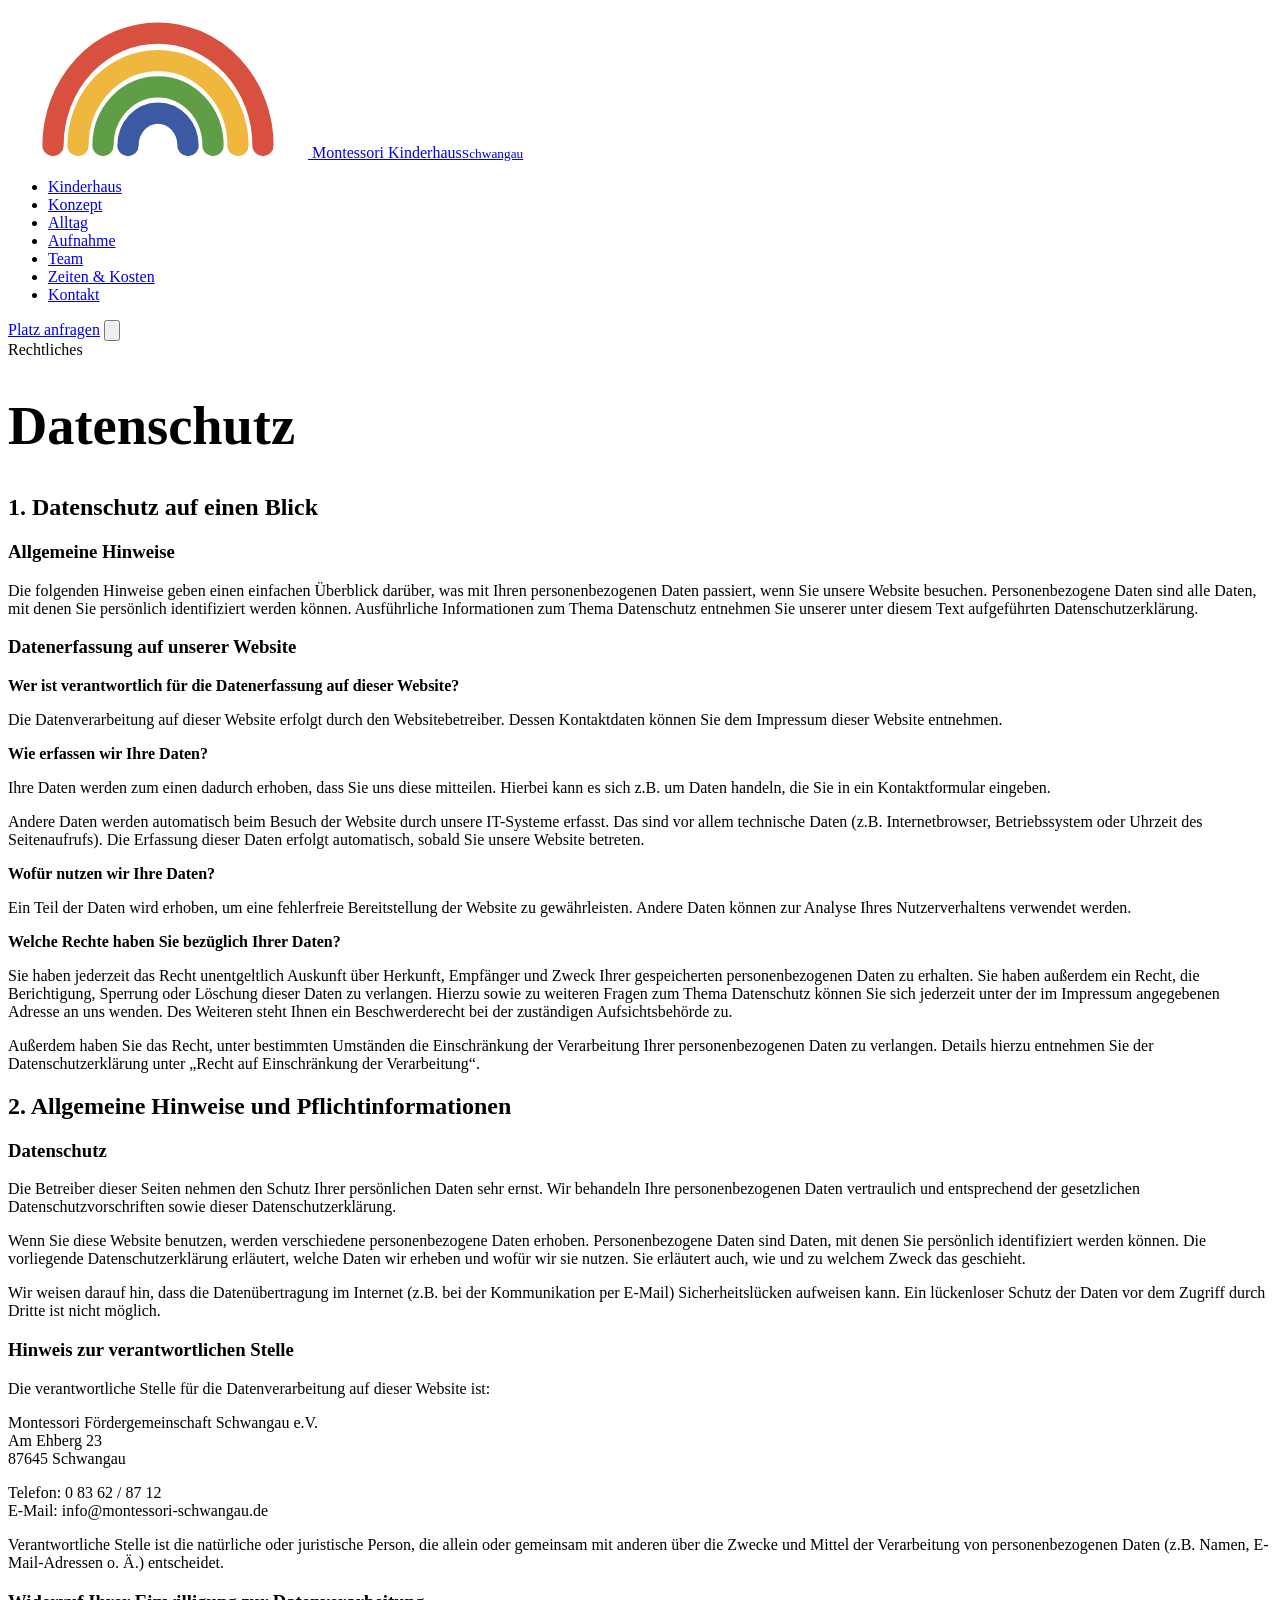
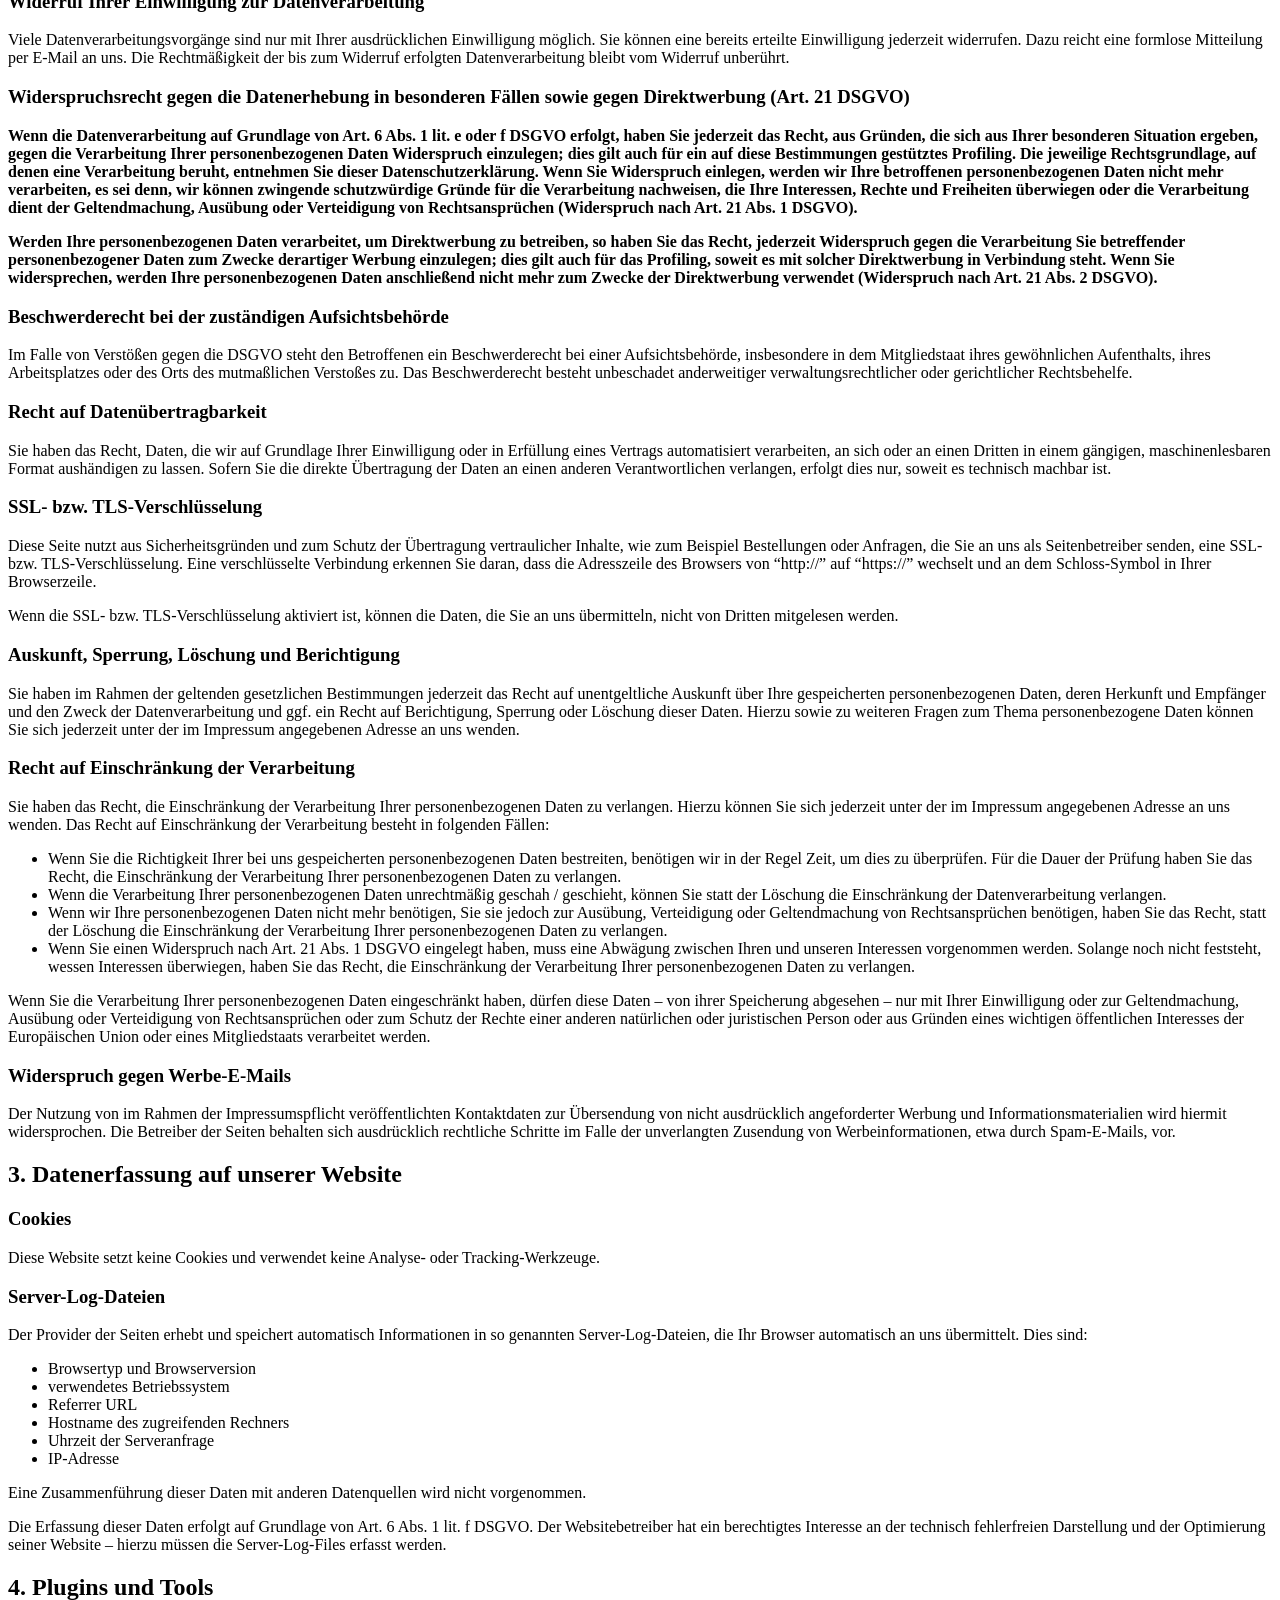
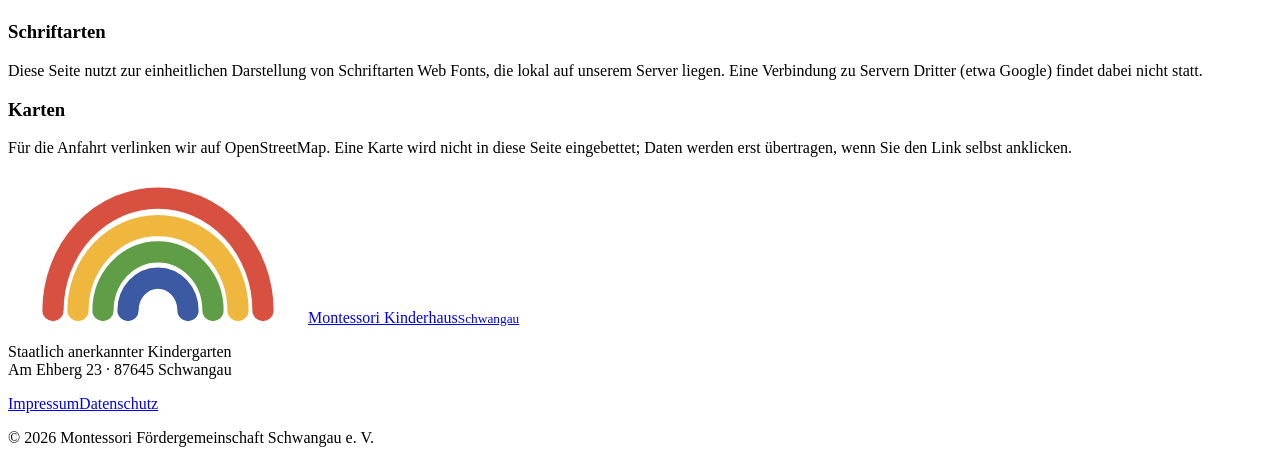
==== docs/datenschutz.html @ 3f595fb2 "Neue Website: Startseite, Impressum, Datenschutz Redesign der Seite des Montessori Kinderhauses: ruh" ====
<!doctype html>
<html lang="de">
<head>
<meta charset="utf-8">
<meta name="viewport" content="width=device-width, initial-scale=1">
<title>Datenschutz · Montessori Kinderhaus Schwangau</title>
<meta name="description" content="Staatlich anerkannter Montessori-Kindergarten in Schwangau: eine Gruppe, bis zu 25 Kinder von 3 bis 6 Jahren, getragen von einer Elterninitiative.">
<meta name="theme-color" content="#fbf8f2">
<link rel="icon" href="assets/favicon.svg" type="image/svg+xml">
<meta name="robots" content="noindex">
<link rel="preload" href="assets/fonts/fraunces.woff2" as="font" type="font/woff2" crossorigin>
<link rel="stylesheet" href="assets/style.css">
</head>
<body>

<svg width="0" height="0" style="position:absolute" aria-hidden="true">
  <symbol id="logo" viewBox="0 0 100 60">
    <g fill="none" stroke-linecap="round" stroke-width="8.5">
      <path d="M8 55 A42 45 0 0 1 92 55" stroke="#d8503f"/>
      <path d="M18 55 A32 34 0 0 1 82 55" stroke="#f0b73e"/>
      <path d="M28 55 A22 23.5 0 0 1 72 55" stroke="#5f9e46"/>
      <path d="M38 55 A12 13 0 0 1 62 55" stroke="#3b5aa3"/>
    </g>
  </symbol>
</svg>

<header class="nav" id="nav">
  <div class="wrap">
    <a class="brand" href="index.html#top" aria-label="Montessori Kinderhaus Schwangau, zum Seitenanfang">
      <svg aria-hidden="true"><use href="#logo"/></svg>
      <span>Montessori Kinderhaus<small>Schwangau</small></span>
    </a>
    <ul id="menu">
      <li><a href="index.html#kinderhaus">Kinderhaus</a></li>
      <li><a href="index.html#konzept">Konzept</a></li>
      <li><a href="index.html#alltag">Alltag</a></li>
      <li><a href="index.html#aufnahme">Aufnahme</a></li>
      <li><a href="index.html#team">Team</a></li>
      <li><a href="index.html#zeiten">Zeiten &amp; Kosten</a></li>
      <li><a href="index.html#kontakt">Kontakt</a></li>
    </ul>
    <a class="cta-small" href="index.html#aufnahme">Platz anfragen</a>
    <button class="menu-btn" id="menu-btn" aria-label="Menü öffnen" aria-expanded="false" aria-controls="menu">
      <svg viewBox="0 0 24 24" fill="none" stroke="currentColor" stroke-width="2" stroke-linecap="round"><path d="M4 8h16M4 16h16"/></svg>
    </button>
  </div>
</header>

<main class="legal">
<span class="eyebrow">Rechtliches</span>
<h1 style="font-size:clamp(2.2rem,5vw,3.4rem)">Datenschutz</h1>
<h2>1. Datenschutz auf einen Blick</h2>
<h3>Allgemeine Hinweise</h3>
<p>Die folgenden Hinweise geben einen einfachen Überblick darüber, was mit Ihren personenbezogenen Daten passiert, wenn Sie unsere Website besuchen. Personenbezogene Daten sind alle Daten, mit denen Sie persönlich identifiziert werden können. Ausführliche Informationen zum Thema Datenschutz entnehmen Sie unserer unter diesem Text aufgeführten Datenschutzerklärung.</p>
<h3>Datenerfassung auf unserer Website</h3>
<p><strong>Wer ist verantwortlich für die Datenerfassung auf dieser Website?</strong></p>
<p>Die Datenverarbeitung auf dieser Website erfolgt durch den Websitebetreiber. Dessen Kontaktdaten können Sie dem Impressum dieser Website entnehmen.</p>
<p><strong>Wie erfassen wir Ihre Daten?</strong></p>
<p>Ihre Daten werden zum einen dadurch erhoben, dass Sie uns diese mitteilen. Hierbei kann es sich z.B. um Daten handeln, die Sie in ein Kontaktformular eingeben.</p>
<p>Andere Daten werden automatisch beim Besuch der Website durch unsere IT-Systeme erfasst. Das sind vor allem technische Daten (z.B. Internetbrowser, Betriebssystem oder Uhrzeit des Seitenaufrufs). Die Erfassung dieser Daten erfolgt automatisch, sobald Sie unsere Website betreten.</p>
<p><strong>Wofür nutzen wir Ihre Daten?</strong></p>
<p>Ein Teil der Daten wird erhoben, um eine fehlerfreie Bereitstellung der Website zu gewährleisten. Andere Daten können zur Analyse Ihres Nutzerverhaltens verwendet werden.</p>
<p><strong>Welche Rechte haben Sie bezüglich Ihrer Daten?</strong></p>
<p>Sie haben jederzeit das Recht unentgeltlich Auskunft über Herkunft, Empfänger und Zweck Ihrer gespeicherten personenbezogenen Daten zu erhalten. Sie haben außerdem ein Recht, die Berichtigung, Sperrung oder Löschung dieser Daten zu verlangen. Hierzu sowie zu weiteren Fragen zum Thema Datenschutz können Sie sich jederzeit unter der im Impressum angegebenen Adresse an uns wenden. Des Weiteren steht Ihnen ein Beschwerderecht bei der zuständigen Aufsichtsbehörde zu.</p>
<p>Außerdem haben Sie das Recht, unter bestimmten Umständen die Einschränkung der Verarbeitung Ihrer personenbezogenen Daten zu verlangen. Details hierzu entnehmen Sie der Datenschutzerklärung unter „Recht auf Einschränkung der Verarbeitung“.</p>
<h2>2. Allgemeine Hinweise und Pflichtinformationen</h2>
<h3>Datenschutz</h3>
<p>Die Betreiber dieser Seiten nehmen den Schutz Ihrer persönlichen Daten sehr ernst. Wir behandeln Ihre personenbezogenen Daten vertraulich und entsprechend der gesetzlichen Datenschutzvorschriften sowie dieser Datenschutzerklärung.</p>
<p>Wenn Sie diese Website benutzen, werden verschiedene personenbezogene Daten erhoben. Personenbezogene Daten sind Daten, mit denen Sie persönlich identifiziert werden können. Die vorliegende Datenschutzerklärung erläutert, welche Daten wir erheben und wofür wir sie nutzen. Sie erläutert auch, wie und zu welchem Zweck das geschieht.</p>
<p>Wir weisen darauf hin, dass die Datenübertragung im Internet (z.B. bei der Kommunikation per E-Mail) Sicherheitslücken aufweisen kann. Ein lückenloser Schutz der Daten vor dem Zugriff durch Dritte ist nicht möglich.</p>
<h3>Hinweis zur verantwortlichen Stelle</h3>
<p>Die verantwortliche Stelle für die Datenverarbeitung auf dieser Website ist:</p>
<p>Montessori Fördergemeinschaft Schwangau e.V.<br> Am Ehberg 23<br> 87645 Schwangau</p>
<p>Telefon: 0 83 62 / 87 12<br> E-Mail: info@montessori-schwangau.de</p>
<p>Verantwortliche Stelle ist die natürliche oder juristische Person, die allein oder gemeinsam mit anderen über die Zwecke und Mittel der Verarbeitung von personenbezogenen Daten (z.B. Namen, E-Mail-Adressen o. Ä.) entscheidet.</p>
<h3>Widerruf Ihrer Einwilligung zur Datenverarbeitung</h3>
<p>Viele Datenverarbeitungsvorgänge sind nur mit Ihrer ausdrücklichen Einwilligung möglich. Sie können eine bereits erteilte Einwilligung jederzeit widerrufen. Dazu reicht eine formlose Mitteilung per E-Mail an uns. Die Rechtmäßigkeit der bis zum Widerruf erfolgten Datenverarbeitung bleibt vom Widerruf unberührt.</p>
<h3>Widerspruchsrecht gegen die Datenerhebung in besonderen Fällen sowie gegen Direktwerbung (Art. 21 DSGVO)</h3>
<p><strong>Wenn die Datenverarbeitung auf Grundlage von Art. 6 Abs. 1 lit. e oder f DSGVO erfolgt, haben Sie jederzeit das Recht, aus Gründen, die sich aus Ihrer besonderen Situation ergeben, gegen die Verarbeitung Ihrer personenbezogenen Daten Widerspruch einzulegen; dies gilt auch für ein auf diese Bestimmungen gestütztes Profiling. Die jeweilige Rechtsgrundlage, auf denen eine Verarbeitung beruht, entnehmen Sie dieser Datenschutzerklärung. Wenn Sie Widerspruch einlegen, werden wir Ihre betroffenen personenbezogenen Daten nicht mehr verarbeiten, es sei denn, wir können zwingende schutzwürdige Gründe für die Verarbeitung nachweisen, die Ihre Interessen, Rechte und Freiheiten überwiegen oder die Verarbeitung dient der Geltendmachung, Ausübung oder Verteidigung von Rechtsansprüchen (Widerspruch nach Art. 21 Abs. 1 DSGVO).</strong></p>
<p><strong>Werden Ihre personenbezogenen Daten verarbeitet, um Direktwerbung zu betreiben, so haben Sie das Recht, jederzeit Widerspruch gegen die Verarbeitung Sie betreffender personenbezogener Daten zum Zwecke derartiger Werbung einzulegen; dies gilt auch für das Profiling, soweit es mit solcher Direktwerbung in Verbindung steht. Wenn Sie widersprechen, werden Ihre personenbezogenen Daten anschließend nicht mehr zum Zwecke der Direktwerbung verwendet (Widerspruch nach Art. 21 Abs. 2 DSGVO).</strong></p>
<h3>Beschwerderecht bei der zuständigen Aufsichtsbehörde</h3>
<p>Im Falle von Verstößen gegen die DSGVO steht den Betroffenen ein Beschwerderecht bei einer Aufsichtsbehörde, insbesondere in dem Mitgliedstaat ihres gewöhnlichen Aufenthalts, ihres Arbeitsplatzes oder des Orts des mutmaßlichen Verstoßes zu. Das Beschwerderecht besteht unbeschadet anderweitiger verwaltungsrechtlicher oder gerichtlicher Rechtsbehelfe.</p>
<h3>Recht auf Datenübertragbarkeit</h3>
<p>Sie haben das Recht, Daten, die wir auf Grundlage Ihrer Einwilligung oder in Erfüllung eines Vertrags automatisiert verarbeiten, an sich oder an einen Dritten in einem gängigen, maschinenlesbaren Format aushändigen zu lassen. Sofern Sie die direkte Übertragung der Daten an einen anderen Verantwortlichen verlangen, erfolgt dies nur, soweit es technisch machbar ist.</p>
<h3>SSL- bzw. TLS-Verschlüsselung</h3>
<p>Diese Seite nutzt aus Sicherheitsgründen und zum Schutz der Übertragung vertraulicher Inhalte, wie zum Beispiel Bestellungen oder Anfragen, die Sie an uns als Seitenbetreiber senden, eine SSL-bzw. TLS-Verschlüsselung. Eine verschlüsselte Verbindung erkennen Sie daran, dass die Adresszeile des Browsers von “http://” auf “https://” wechselt und an dem Schloss-Symbol in Ihrer Browserzeile.</p>
<p>Wenn die SSL- bzw. TLS-Verschlüsselung aktiviert ist, können die Daten, die Sie an uns übermitteln, nicht von Dritten mitgelesen werden.</p>
<h3>Auskunft, Sperrung, Löschung und Berichtigung</h3>
<p>Sie haben im Rahmen der geltenden gesetzlichen Bestimmungen jederzeit das Recht auf unentgeltliche Auskunft über Ihre gespeicherten personenbezogenen Daten, deren Herkunft und Empfänger und den Zweck der Datenverarbeitung und ggf. ein Recht auf Berichtigung, Sperrung oder Löschung dieser Daten. Hierzu sowie zu weiteren Fragen zum Thema personenbezogene Daten können Sie sich jederzeit unter der im Impressum angegebenen Adresse an uns wenden.</p>
<h3>Recht auf Einschränkung der Verarbeitung</h3>
<p>Sie haben das Recht, die Einschränkung der Verarbeitung Ihrer personenbezogenen Daten zu verlangen. Hierzu können Sie sich jederzeit unter der im Impressum angegebenen Adresse an uns wenden. Das Recht auf Einschränkung der Verarbeitung besteht in folgenden Fällen:</p><ul> 	<li>Wenn Sie die Richtigkeit Ihrer bei uns gespeicherten personenbezogenen Daten bestreiten, benötigen wir in der Regel Zeit, um dies zu überprüfen. Für die Dauer der Prüfung haben Sie das Recht, die Einschränkung der Verarbeitung Ihrer personenbezogenen Daten zu verlangen.</li> 	<li>Wenn die Verarbeitung Ihrer personenbezogenen Daten unrechtmäßig geschah / geschieht, können Sie statt der Löschung die Einschränkung der Datenverarbeitung verlangen.</li> 	<li>Wenn wir Ihre personenbezogenen Daten nicht mehr benötigen, Sie sie jedoch zur Ausübung, Verteidigung oder Geltendmachung von Rechtsansprüchen benötigen, haben Sie das Recht, statt der Löschung die Einschränkung der Verarbeitung Ihrer personenbezogenen Daten zu verlangen.</li> 	<li>Wenn Sie einen Widerspruch nach Art. 21 Abs. 1 DSGVO eingelegt haben, muss eine Abwägung zwischen Ihren und unseren Interessen vorgenommen werden. Solange noch nicht feststeht, wessen Interessen überwiegen, haben Sie das Recht, die Einschränkung der Verarbeitung Ihrer personenbezogenen Daten zu verlangen.</li> </ul><p>Wenn Sie die Verarbeitung Ihrer personenbezogenen Daten eingeschränkt haben, dürfen diese Daten – von ihrer Speicherung abgesehen – nur mit Ihrer Einwilligung oder zur Geltendmachung, Ausübung oder Verteidigung von Rechtsansprüchen oder zum Schutz der Rechte einer anderen natürlichen oder juristischen Person oder aus Gründen eines wichtigen öffentlichen Interesses der Europäischen Union oder eines Mitgliedstaats verarbeitet werden.</p>
<h3>Widerspruch gegen Werbe-E-Mails</h3>
<p>Der Nutzung von im Rahmen der Impressumspflicht veröffentlichten Kontaktdaten zur Übersendung von nicht ausdrücklich angeforderter Werbung und Informationsmaterialien wird hiermit widersprochen. Die Betreiber der Seiten behalten sich ausdrücklich rechtliche Schritte im Falle der unverlangten Zusendung von Werbeinformationen, etwa durch Spam-E-Mails, vor.</p>
<h2>3. Datenerfassung auf unserer Website</h2>
<h3>Cookies</h3>
<p>Diese Website setzt keine Cookies und verwendet keine Analyse- oder Tracking-Werkzeuge.</p>
<h3>Server-Log-Dateien</h3>
<p>Der Provider der Seiten erhebt und speichert automatisch Informationen in so genannten Server-Log-Dateien, die Ihr Browser automatisch an uns übermittelt. Dies sind:</p><ul> 	<li>Browsertyp und Browserversion</li> 	<li>verwendetes Betriebssystem</li> 	<li>Referrer URL</li> 	<li>Hostname des zugreifenden Rechners</li> 	<li>Uhrzeit der Serveranfrage</li> 	<li>IP-Adresse</li> </ul><p>Eine Zusammenführung dieser Daten mit anderen Datenquellen wird nicht vorgenommen.</p>
<p>Die Erfassung dieser Daten erfolgt auf Grundlage von Art. 6 Abs. 1 lit. f DSGVO. Der Websitebetreiber hat ein berechtigtes Interesse an der technisch fehlerfreien Darstellung und der Optimierung seiner Website – hierzu müssen die Server-Log-Files erfasst werden.</p>
<h2>4. Plugins und Tools</h2>
<h3>Schriftarten</h3>
<p>Diese Seite nutzt zur einheitlichen Darstellung von Schriftarten Web Fonts, die lokal auf unserem Server liegen. Eine Verbindung zu Servern Dritter (etwa Google) findet dabei nicht statt.</p>
<h3>Karten</h3>
<p>Für die Anfahrt verlinken wir auf OpenStreetMap. Eine Karte wird nicht in diese Seite eingebettet; Daten werden erst übertragen, wenn Sie den Link selbst anklicken.</p>
</main>

<div class="rainbow-rule" aria-hidden="true"></div>
<footer>
  <div class="wrap">
    <div>
      <a class="brand" href="index.html"><svg aria-hidden="true"><use href="#logo"/></svg><span>Montessori Kinderhaus<small>Schwangau</small></span></a>
      <p style="margin-top:1rem">Staatlich anerkannter Kindergarten<br>Am Ehberg 23 · 87645 Schwangau</p>
    </div>
    <div>
      <nav aria-label="Rechtliches"><a href="impressum.html">Impressum</a><a href="datenschutz.html">Datenschutz</a></nav>
      <p style="margin-top:1rem">© 2026 Montessori Fördergemeinschaft Schwangau e.&nbsp;V.</p>
    </div>
  </div>
</footer>

<script>
  const nav = document.getElementById('nav'), btn = document.getElementById('menu-btn');
  btn.addEventListener('click', () => {
    const open = nav.classList.toggle('open');
    btn.setAttribute('aria-expanded', open);
    btn.setAttribute('aria-label', open ? 'Menü schließen' : 'Menü öffnen');
  });
  document.querySelectorAll('#menu a').forEach(a => a.addEventListener('click', () => {
    nav.classList.remove('open'); btn.setAttribute('aria-expanded', false);
  }));
  addEventListener('scroll', () => nav.classList.toggle('scrolled', scrollY > 8), { passive: true });
  const io = new IntersectionObserver(es => es.forEach(e => {
    if (e.isIntersecting) { e.target.classList.add('in'); io.unobserve(e.target); }
  }), { rootMargin: '0px 0px -8% 0px' });
  document.querySelectorAll('.reveal').forEach(el => io.observe(el));
</script>
</body>
</html>
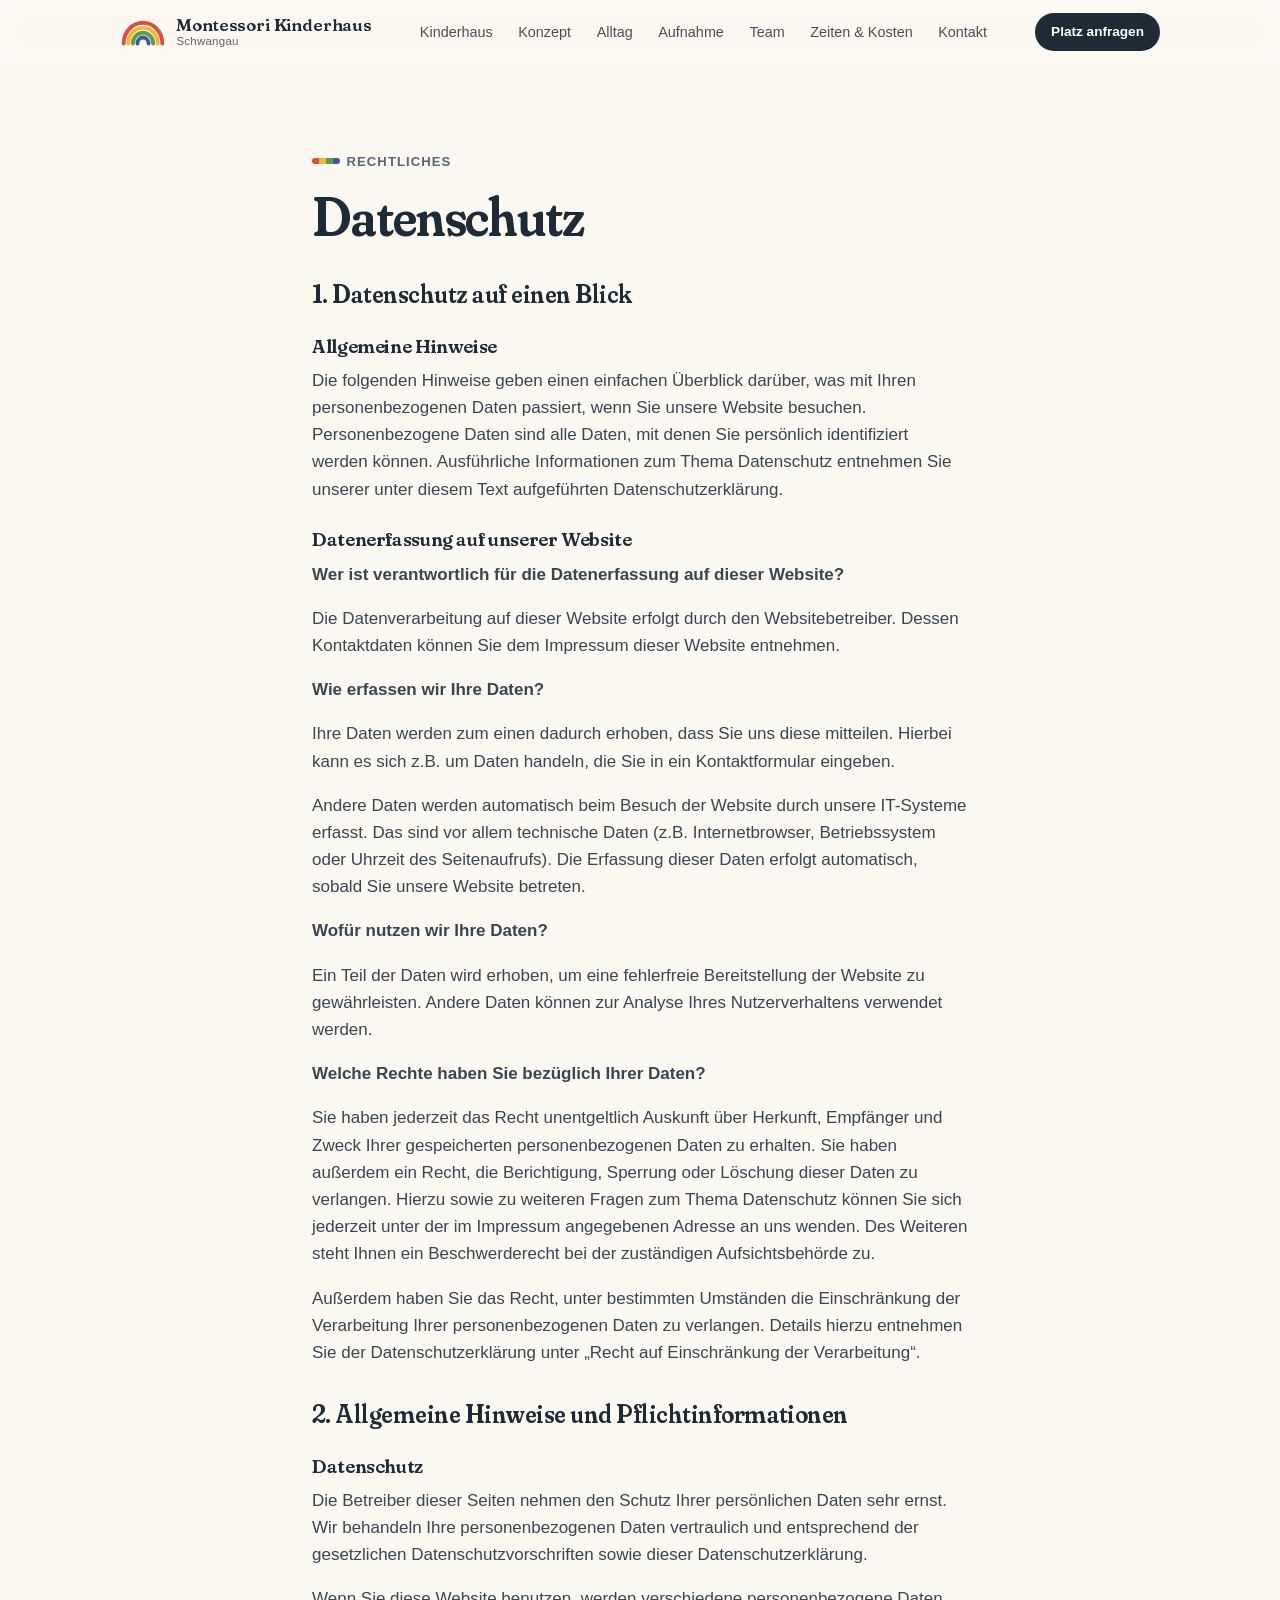
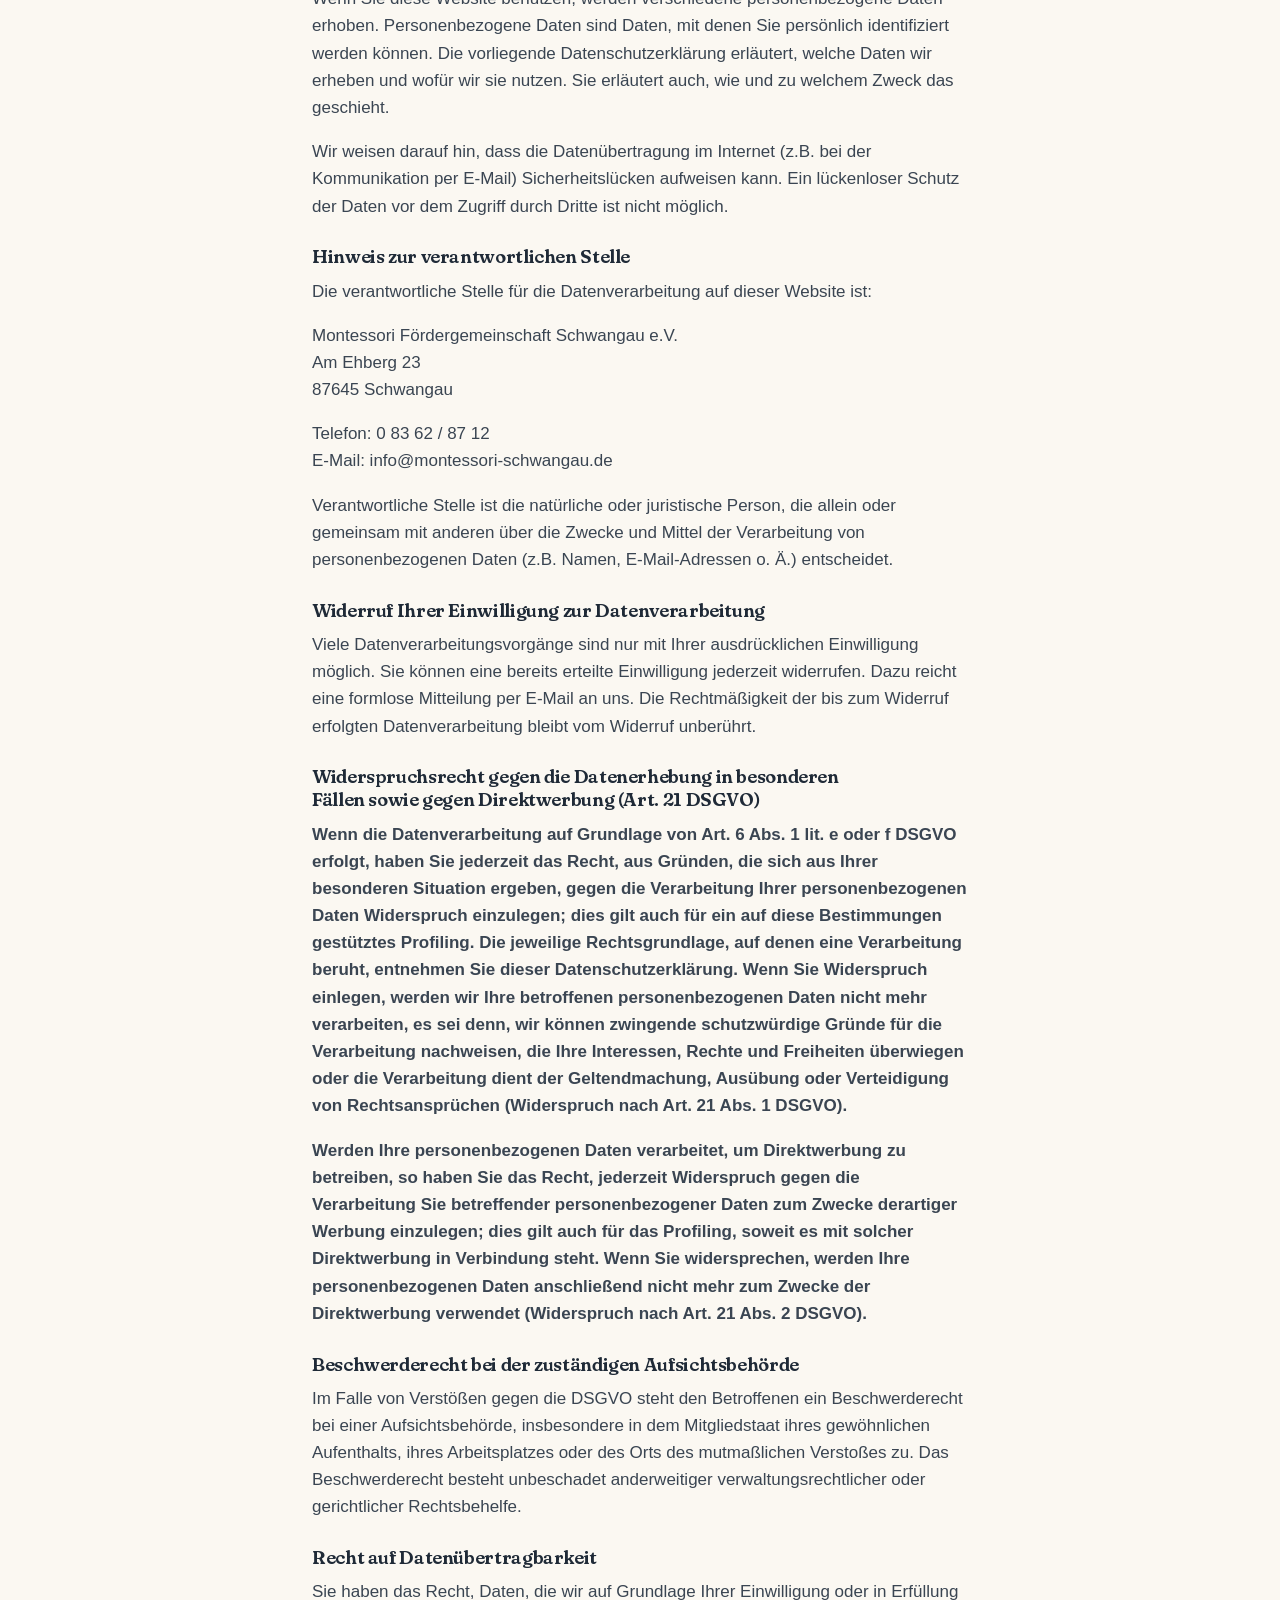
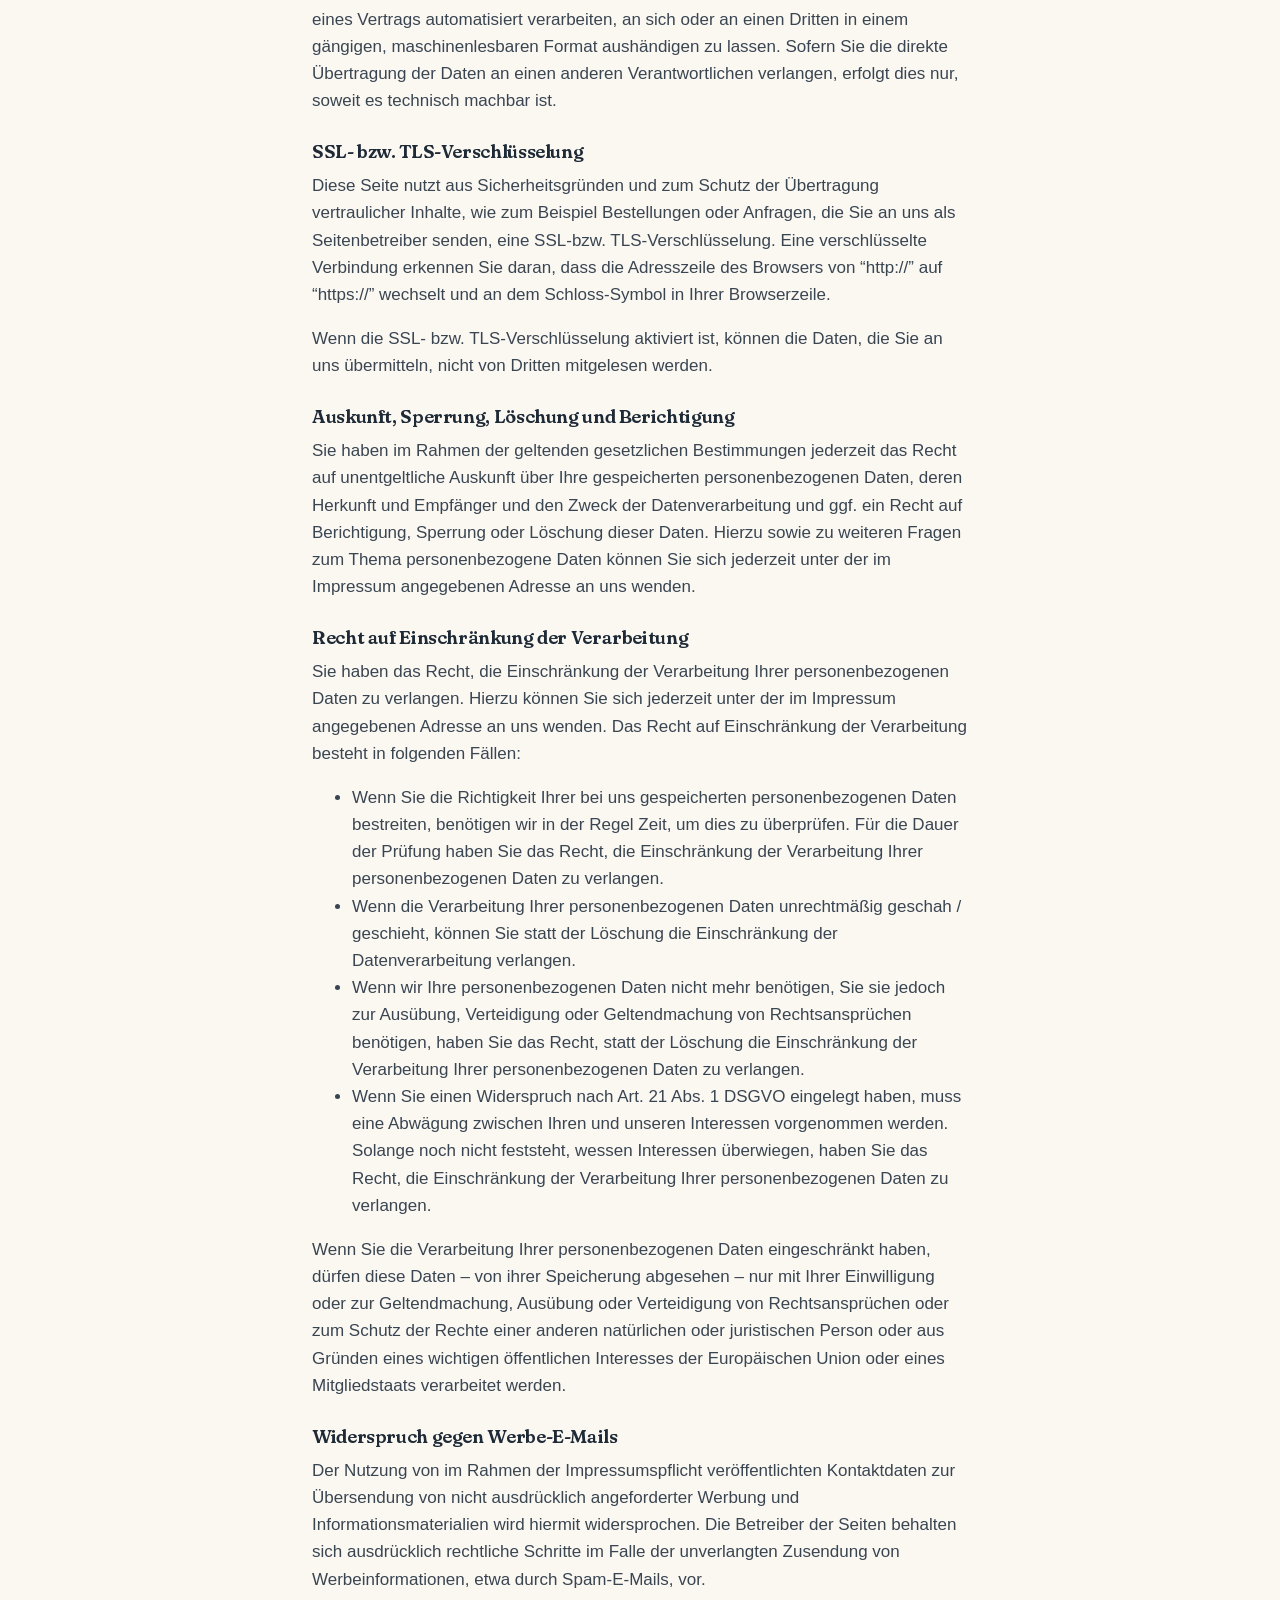
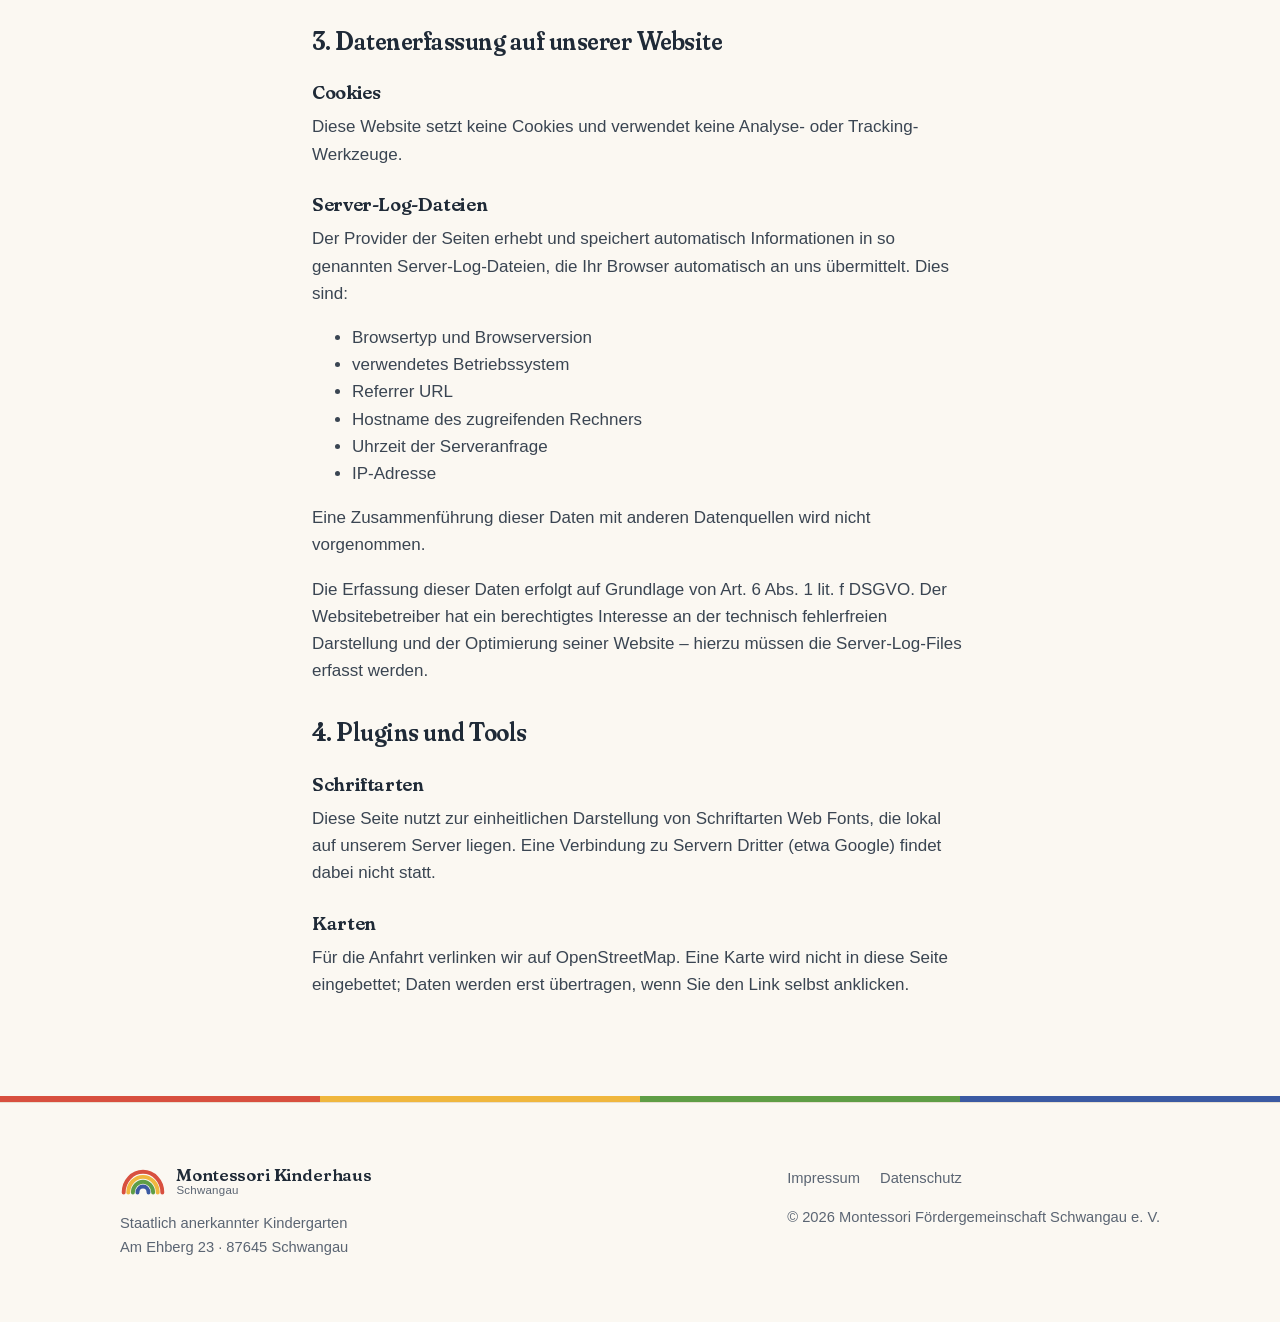
==== commit 6c431994: "Versionsnummern an Bildern und Stylesheet gegen veralteten Browser-Cache Co-Authored-By: Claude Opus" ====
--- a/docs/datenschutz.html
+++ b/docs/datenschutz.html
@@ -9,7 +9,7 @@
 <link rel="icon" href="assets/favicon.svg" type="image/svg+xml">
 <meta name="robots" content="noindex">
 <link rel="preload" href="assets/fonts/fraunces.woff2" as="font" type="font/woff2" crossorigin>
-<link rel="stylesheet" href="assets/style.css">
+<link rel="stylesheet" href="assets/style.css?v=e7a60028">
 </head>
 <body>
 
--- a/docs/assets/style.css
+++ b/docs/assets/style.css
@@ -0,0 +1,295 @@
+/* Montessori Kinderhaus Schwangau — warm, ruhig, organisch */
+
+@font-face {
+  font-family: "Fraunces";
+  src: url("fonts/fraunces.woff2") format("woff2");
+  font-weight: 400 700;
+  font-display: swap;
+}
+
+:root {
+  --bg: #fbf8f2;
+  --surface: #ffffff;
+  --sand: #f3ece0;
+  --ink: #1f2a37;
+  --muted: #5b6573;
+  --line: #e8e0d2;
+
+  --red: #d8503f;
+  --yellow: #f0b73e;
+  --green: #5f9e46;
+  --blue: #3b5aa3;
+  --red-soft: #fbe3dd;
+  --yellow-soft: #fdf0d2;
+  --green-soft: #e3f0db;
+  --blue-soft: #dfe6f5;
+
+  --display: "Fraunces", Georgia, serif;
+  --text: -apple-system, BlinkMacSystemFont, "SF Pro Text", "Segoe UI", Roboto, "Helvetica Neue", Arial, sans-serif;
+
+  --radius: 28px;
+  --wrap: 1120px;
+  --gutter: clamp(16px, 4vw, 40px);
+  --shadow: 0 1px 2px rgba(31, 42, 55, .04), 0 12px 32px -12px rgba(31, 42, 55, .12);
+}
+
+*, *::before, *::after { box-sizing: border-box; }
+html { scroll-behavior: smooth; scroll-padding-top: 76px; -webkit-text-size-adjust: 100%; }
+body {
+  margin: 0;
+  background: var(--bg);
+  color: var(--ink);
+  font: 17px/1.6 var(--text);
+  -webkit-font-smoothing: antialiased;
+}
+img { display: block; max-width: 100%; height: auto; }
+a { color: var(--blue); text-underline-offset: 3px; }
+a:hover { color: var(--ink); }
+:focus-visible { outline: 3px solid var(--yellow); outline-offset: 3px; border-radius: 6px; }
+
+.wrap { max-width: var(--wrap); margin: 0 auto; padding: 0 var(--gutter); }
+
+h1, h2, h3 {
+  font-family: var(--display);
+  font-weight: 600;
+  font-variation-settings: "SOFT" 100, "opsz" 96;
+  letter-spacing: -.02em;
+  line-height: 1.08;
+  margin: 0 0 .5em;
+  text-wrap: balance;
+}
+h1 { font-size: clamp(2.6rem, 6.4vw, 5rem); }
+h2 { font-size: clamp(2rem, 4.4vw, 3.25rem); }
+h3 { font-size: 1.35rem; line-height: 1.25; font-variation-settings: "SOFT" 100, "opsz" 24; }
+p { margin: 0 0 1em; }
+.lead { font-size: clamp(1.1rem, 1.6vw, 1.3rem); color: var(--muted); max-width: 38em; text-wrap: pretty; }
+.eyebrow {
+  display: inline-flex; align-items: center; gap: .5em;
+  font-size: .82rem; font-weight: 600; letter-spacing: .08em; text-transform: uppercase;
+  color: var(--muted); margin-bottom: 1rem;
+}
+.eyebrow::before { content: ""; width: 28px; height: 6px; border-radius: 6px;
+  background: linear-gradient(90deg, var(--red) 0 25%, var(--yellow) 25% 50%, var(--green) 50% 75%, var(--blue) 75%); }
+
+/* ---------- Navigation ---------- */
+.nav {
+  position: sticky; top: 0; z-index: 50;
+  background: rgba(251, 248, 242, .78);
+  -webkit-backdrop-filter: saturate(180%) blur(18px);
+  backdrop-filter: saturate(180%) blur(18px);
+  border-bottom: 1px solid transparent;
+  transition: border-color .3s;
+}
+.nav.scrolled { border-color: var(--line); }
+.nav .wrap { display: flex; align-items: center; justify-content: space-between; height: 64px; }
+.brand { display: flex; align-items: center; gap: .65rem; text-decoration: none; color: var(--ink); }
+.brand svg { width: 46px; height: 28px; flex: none; }
+.brand span { font-family: var(--display); font-weight: 600; font-size: 1.05rem; line-height: 1.05; letter-spacing: -.01em; }
+.brand small { display: block; font-family: var(--text); font-weight: 500; font-size: .72rem; color: var(--muted); letter-spacing: .02em; }
+.nav ul { display: flex; gap: 1.6rem; list-style: none; margin: 0; padding: 0; }
+.nav ul a { color: var(--ink); text-decoration: none; font-size: .9rem; opacity: .82; }
+.nav ul a:hover { opacity: 1; }
+.nav .cta-small {
+  background: var(--ink); color: #fff; text-decoration: none; font-size: .85rem; font-weight: 600;
+  padding: .5rem 1rem; border-radius: 999px; white-space: nowrap;
+}
+.menu-btn { display: none; background: none; border: 0; padding: 8px; margin-right: -8px; color: var(--ink); cursor: pointer; }
+.menu-btn svg { width: 24px; height: 24px; }
+
+@media (max-width: 960px) {
+  .nav ul, .nav .cta-small { display: none; }
+  .menu-btn { display: block; }
+  .nav.open ul {
+    display: flex; flex-direction: column; gap: 0;
+    position: absolute; top: 64px; left: 0; right: 0;
+    background: var(--bg); border-bottom: 1px solid var(--line); padding: .5rem var(--gutter) 1.25rem;
+  }
+  .nav.open ul a { display: block; padding: .8rem 0; font-size: 1.1rem; border-bottom: 1px solid var(--line); }
+}
+
+/* ---------- Buttons ---------- */
+.btns { display: flex; flex-wrap: wrap; gap: .75rem; margin-top: 2rem; }
+.btn {
+  display: inline-flex; align-items: center; gap: .5rem;
+  padding: .9rem 1.5rem; border-radius: 999px;
+  font-weight: 600; font-size: 1rem; text-decoration: none;
+  transition: transform .2s ease, background .2s;
+}
+.btn:active { transform: scale(.97); }
+.btn-primary { background: var(--blue); color: #fff; }
+.btn-primary:hover { background: #2f4a8a; color: #fff; }
+.btn-ghost { background: var(--surface); color: var(--ink); box-shadow: inset 0 0 0 1px var(--line); }
+.btn-ghost:hover { background: var(--sand); }
+
+/* ---------- Hero ---------- */
+.hero { padding: clamp(1rem, 2.5vw, 1.75rem) 0 0; text-align: center; overflow: hidden; }
+.hero .lead { margin: 0 auto; }
+.hero .btns { justify-content: center; }
+.hero-media { position: relative; margin-bottom: clamp(2.5rem, 5vw, 4rem); }
+.hero-media img {
+  width: 100%; aspect-ratio: 1920 / 1080; object-fit: cover; object-position: 50% 40%;
+  border-radius: clamp(28px, 5vw, 64px);
+  box-shadow: var(--shadow);
+}
+@media (max-width: 620px) { .hero-media img { aspect-ratio: 4 / 3; } }
+.hero-media .blob { position: absolute; z-index: -1; filter: blur(2px); }
+.hero-media .b1 { width: 38%; top: -9%; left: -8%; color: var(--yellow-soft); }
+.hero-media .b2 { width: 30%; bottom: -12%; right: -6%; color: var(--green-soft); }
+
+/* ---------- Fakten ---------- */
+.facts {
+  display: grid; grid-template-columns: repeat(4, 1fr); gap: 1px;
+  background: var(--line); border-radius: var(--radius); overflow: hidden;
+  margin: clamp(2.5rem, 5vw, 4rem) 0 0; box-shadow: var(--shadow);
+}
+.facts div { background: var(--surface); padding: 1.6rem 1.4rem; text-align: center; }
+.facts strong { display: block; font-family: var(--display); font-size: 2.2rem; font-weight: 600; line-height: 1.1; }
+.facts span { font-size: .9rem; color: var(--muted); }
+.facts div:nth-child(1) strong { color: var(--red); }
+.facts div:nth-child(2) strong { color: var(--yellow); }
+.facts div:nth-child(3) strong { color: var(--green); }
+.facts div:nth-child(4) strong { color: var(--blue); }
+@media (max-width: 720px) { .facts { grid-template-columns: repeat(2, 1fr); } }
+
+/* ---------- Sektionen ---------- */
+section { padding: clamp(4rem, 9vw, 7.5rem) 0; }
+.section-sand { background: var(--sand); }
+.section-head { max-width: 44rem; margin-bottom: clamp(2rem, 4vw, 3.25rem); }
+.center { text-align: center; margin-left: auto; margin-right: auto; }
+.center .lead { margin-left: auto; margin-right: auto; }
+
+.split { display: grid; grid-template-columns: 1fr 1fr; gap: clamp(2rem, 6vw, 5rem); align-items: center; }
+.split.flip > :first-child { order: 2; }
+@media (max-width: 860px) { .split { grid-template-columns: 1fr; } .split.flip > :first-child { order: 0; } }
+
+.organic { border-radius: 58% 42% 46% 54% / 46% 52% 48% 54%; aspect-ratio: 1 / 1; object-fit: cover; width: 100%; box-shadow: var(--shadow); }
+.organic.alt { border-radius: 44% 56% 58% 42% / 54% 44% 56% 46%; }
+.soft { border-radius: var(--radius); width: 100%; aspect-ratio: 3 / 2; object-fit: cover; box-shadow: var(--shadow); }
+
+.quote {
+  font-family: var(--display); font-size: clamp(1.6rem, 3vw, 2.2rem); line-height: 1.2;
+  font-variation-settings: "SOFT" 100, "opsz" 72; font-style: italic; margin: 0 0 .4rem;
+}
+.quote-by { color: var(--muted); font-size: .95rem; }
+
+.chips { display: flex; flex-wrap: wrap; gap: .6rem; list-style: none; padding: 0; margin: 1.5rem 0 0; }
+.chips li { padding: .55rem 1rem; border-radius: 999px; font-size: .95rem; font-weight: 500; }
+.chips li:nth-child(4n+1) { background: var(--red-soft); }
+.chips li:nth-child(4n+2) { background: var(--yellow-soft); }
+.chips li:nth-child(4n+3) { background: var(--green-soft); }
+.chips li:nth-child(4n+4) { background: var(--blue-soft); }
+
+/* ---------- Karten ---------- */
+.cards { display: grid; grid-template-columns: repeat(3, 1fr); gap: 1.25rem; }
+.cards.two { grid-template-columns: repeat(2, 1fr); }
+.cards.four { grid-template-columns: repeat(4, 1fr); }
+@media (max-width: 960px) { .cards, .cards.four { grid-template-columns: repeat(2, 1fr); } }
+@media (max-width: 620px) { .cards, .cards.two, .cards.four { grid-template-columns: 1fr; } }
+.card {
+  background: var(--surface); border-radius: var(--radius); padding: 1.75rem;
+  box-shadow: var(--shadow);
+}
+.card h3 { margin-bottom: .4em; }
+.card p:last-child, .card ul:last-child { margin-bottom: 0; }
+.card .dot { width: 44px; height: 44px; border-radius: 50% 46% 52% 48%; display: grid; place-items: center; margin-bottom: 1.1rem; font-size: 1.3rem; }
+.tint-red .dot { background: var(--red-soft); }
+.tint-yellow .dot { background: var(--yellow-soft); }
+.tint-green .dot { background: var(--green-soft); }
+.tint-blue .dot { background: var(--blue-soft); }
+.card-media { padding: 0; overflow: hidden; display: flex; flex-direction: column; }
+.card-media img { aspect-ratio: 16 / 10; object-fit: cover; width: 100%; flex: 1 1 auto; min-height: 0; }
+@media (min-width: 621px) { .card-media img { aspect-ratio: auto; } }
+.card-media .card-body { padding: 1.5rem 1.75rem 1.75rem; }
+
+/* ---------- Tagesablauf / Zeitleiste ---------- */
+.timeline { list-style: none; margin: 0; padding: 0; position: relative; }
+.timeline::before { content: ""; position: absolute; left: 7px; top: 10px; bottom: 10px; width: 2px; background: var(--line); border-radius: 2px; }
+.timeline li { position: relative; padding: 0 0 1.5rem 2.25rem; }
+.timeline li:last-child { padding-bottom: 0; }
+.timeline li::before { content: ""; position: absolute; left: 0; top: .45em; width: 16px; height: 16px; border-radius: 50%; background: var(--c, var(--green)); box-shadow: 0 0 0 5px var(--bg); }
+.section-sand .timeline li::before { box-shadow: 0 0 0 5px var(--sand); }
+.timeline time, .timeline .when { display: block; font-size: .82rem; font-weight: 600; letter-spacing: .04em; text-transform: uppercase; color: var(--muted); }
+.timeline strong { display: block; font-size: 1.08rem; }
+.timeline p { margin: .2rem 0 0; color: var(--muted); font-size: .97rem; }
+.timeline li:nth-child(4n+1) { --c: var(--red); }
+.timeline li:nth-child(4n+2) { --c: var(--yellow); }
+.timeline li:nth-child(4n+3) { --c: var(--green); }
+.timeline li:nth-child(4n+4) { --c: var(--blue); }
+
+/* ---------- Aufnahme-Schritte ---------- */
+.steps { display: grid; grid-template-columns: repeat(5, 1fr); gap: 1rem; counter-reset: s; list-style: none; padding: 0; margin: 0; }
+@media (max-width: 960px) { .steps { grid-template-columns: 1fr 1fr; } }
+@media (max-width: 560px) { .steps { grid-template-columns: 1fr; } }
+.steps li { background: var(--surface); border-radius: var(--radius); padding: 1.5rem; box-shadow: var(--shadow); }
+.steps .month { font-family: var(--display); font-size: 1.5rem; font-weight: 600; display: block; margin-bottom: .4rem; }
+.steps li:nth-child(1) .month { color: var(--red); }
+.steps li:nth-child(2) .month { color: #c98a10; }
+.steps li:nth-child(3) .month { color: var(--green); }
+.steps li:nth-child(4) .month { color: var(--blue); }
+.steps li:nth-child(5) .month { color: var(--red); }
+.steps p { margin: 0; font-size: .95rem; color: var(--muted); }
+.steps strong { display: block; margin-bottom: .25rem; color: var(--ink); font-size: 1rem; }
+
+/* ---------- Team ---------- */
+.team { display: grid; grid-template-columns: repeat(4, 1fr); gap: 1.25rem; }
+@media (max-width: 960px) { .team { grid-template-columns: repeat(2, 1fr); } }
+@media (max-width: 480px) { .team { grid-template-columns: 1fr; } }
+.person { background: var(--surface); border-radius: var(--radius); padding: 1.5rem; box-shadow: var(--shadow); }
+.avatar {
+  width: 64px; height: 64px; display: grid; place-items: center; margin-bottom: 1rem;
+  font-family: var(--display); font-weight: 600; font-size: 1.35rem; color: var(--ink);
+  border-radius: 54% 46% 50% 50% / 48% 54% 46% 52%;
+}
+.person:nth-child(4n+1) .avatar { background: var(--red-soft); }
+.person:nth-child(4n+2) .avatar { background: var(--yellow-soft); }
+.person:nth-child(4n+3) .avatar { background: var(--green-soft); }
+.person:nth-child(4n+4) .avatar { background: var(--blue-soft); }
+.person h3 { font-size: 1.12rem; margin-bottom: .15rem; }
+.person .role { font-weight: 600; font-size: .9rem; margin-bottom: .6rem; }
+.person p { font-size: .9rem; color: var(--muted); margin: 0; }
+
+/* ---------- Tabellen ---------- */
+.table { width: 100%; border-collapse: collapse; font-size: .98rem; }
+.table th, .table td { text-align: left; padding: .85rem 0; border-bottom: 1px solid var(--line); vertical-align: top; }
+.table th { font-weight: 600; font-size: .8rem; letter-spacing: .05em; text-transform: uppercase; color: var(--muted); }
+.table td.num, .table th.num { text-align: right; font-variant-numeric: tabular-nums; white-space: nowrap; padding-left: 1rem; }
+.table tr:last-child td { border-bottom: 0; }
+.note { font-size: .92rem; color: var(--muted); }
+
+/* ---------- Zitatband ---------- */
+.band { background: var(--ink); color: #fff; border-radius: clamp(28px, 5vw, 56px); padding: clamp(3rem, 7vw, 5.5rem) var(--gutter); text-align: center; position: relative; overflow: hidden; }
+.band .quote { font-size: clamp(2rem, 5vw, 3.6rem); font-style: normal; }
+.band .quote-by { color: rgba(255,255,255,.7); }
+.band-rainbow { width: min(260px, 60%); height: auto; aspect-ratio: auto; margin: -2rem auto .5rem; }
+
+/* ---------- Kontakt ---------- */
+.contact-grid { display: grid; grid-template-columns: 1.1fr .9fr; gap: 1.25rem; }
+@media (max-width: 860px) { .contact-grid { grid-template-columns: 1fr; } }
+.contact-list { list-style: none; padding: 0; margin: 0; }
+.contact-list li { padding: .9rem 0; border-bottom: 1px solid var(--line); }
+.contact-list li:last-child { border-bottom: 0; }
+.contact-list .label { display: block; font-size: .8rem; font-weight: 600; letter-spacing: .05em; text-transform: uppercase; color: var(--muted); }
+.contact-list a { font-size: 1.1rem; text-decoration: none; }
+.iban { font-variant-numeric: tabular-nums; letter-spacing: .02em; }
+
+/* ---------- Footer ---------- */
+footer { padding: 4rem 0 3rem; border-top: 1px solid var(--line); font-size: .92rem; color: var(--muted); }
+footer .wrap { display: flex; flex-wrap: wrap; gap: 2rem; justify-content: space-between; align-items: flex-start; }
+footer nav a { color: var(--muted); margin-right: 1.25rem; text-decoration: none; }
+footer nav a:hover { color: var(--ink); }
+.rainbow-rule { height: 6px; background: linear-gradient(90deg, var(--red) 0 25%, var(--yellow) 25% 50%, var(--green) 50% 75%, var(--blue) 75%); }
+
+/* ---------- Rechtstexte ---------- */
+.legal { max-width: 46rem; padding: clamp(3rem, 7vw, 5rem) var(--gutter); margin: 0 auto; }
+.legal h2 { font-size: 1.6rem; margin-top: 2.2rem; }
+.legal h3 { font-size: 1.15rem; margin-top: 1.6rem; }
+.legal p, .legal li { color: #3a4552; }
+.legal a { word-break: break-word; }
+
+/* ---------- Einblenden beim Scrollen ---------- */
+.reveal { opacity: 0; transform: translateY(24px); transition: opacity .8s cubic-bezier(.2,.7,.2,1), transform .8s cubic-bezier(.2,.7,.2,1); }
+.reveal.in { opacity: 1; transform: none; }
+@media (prefers-reduced-motion: reduce) {
+  html { scroll-behavior: auto; }
+  .reveal { opacity: 1; transform: none; transition: none; }
+}
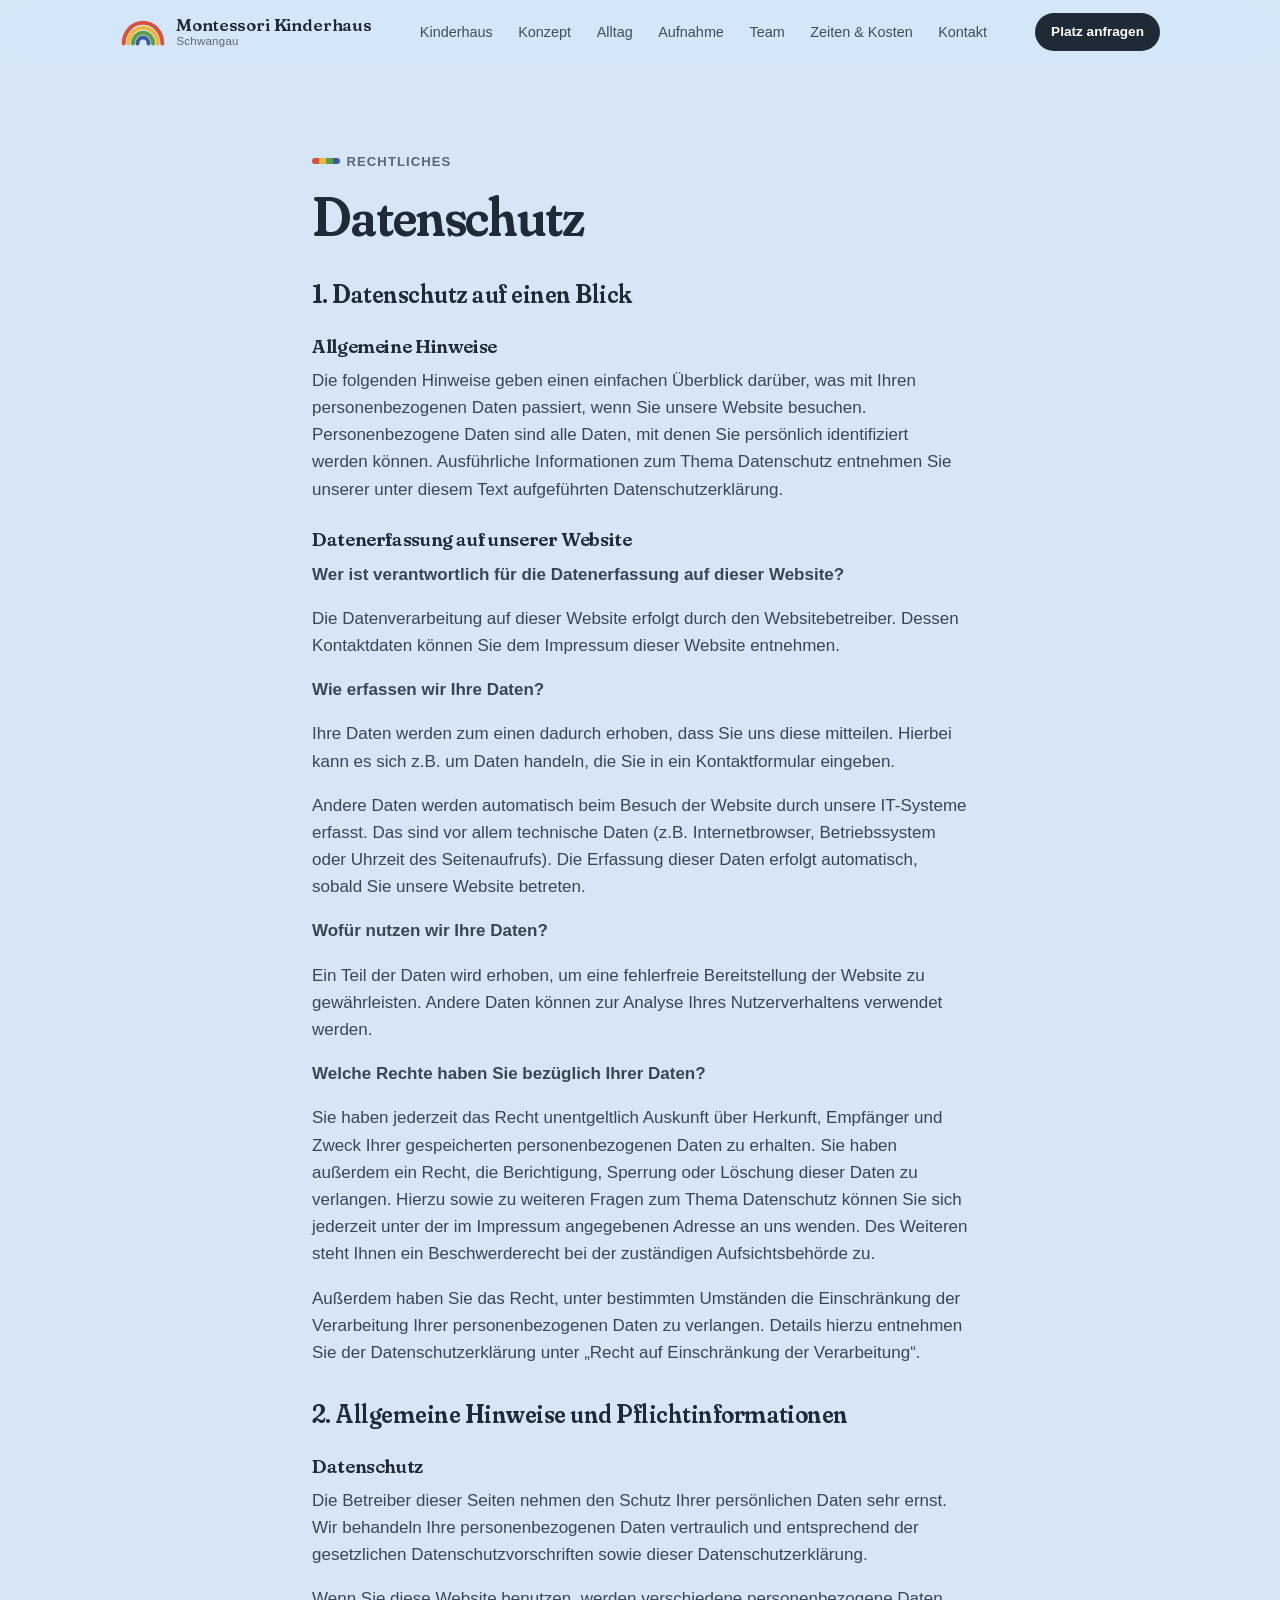
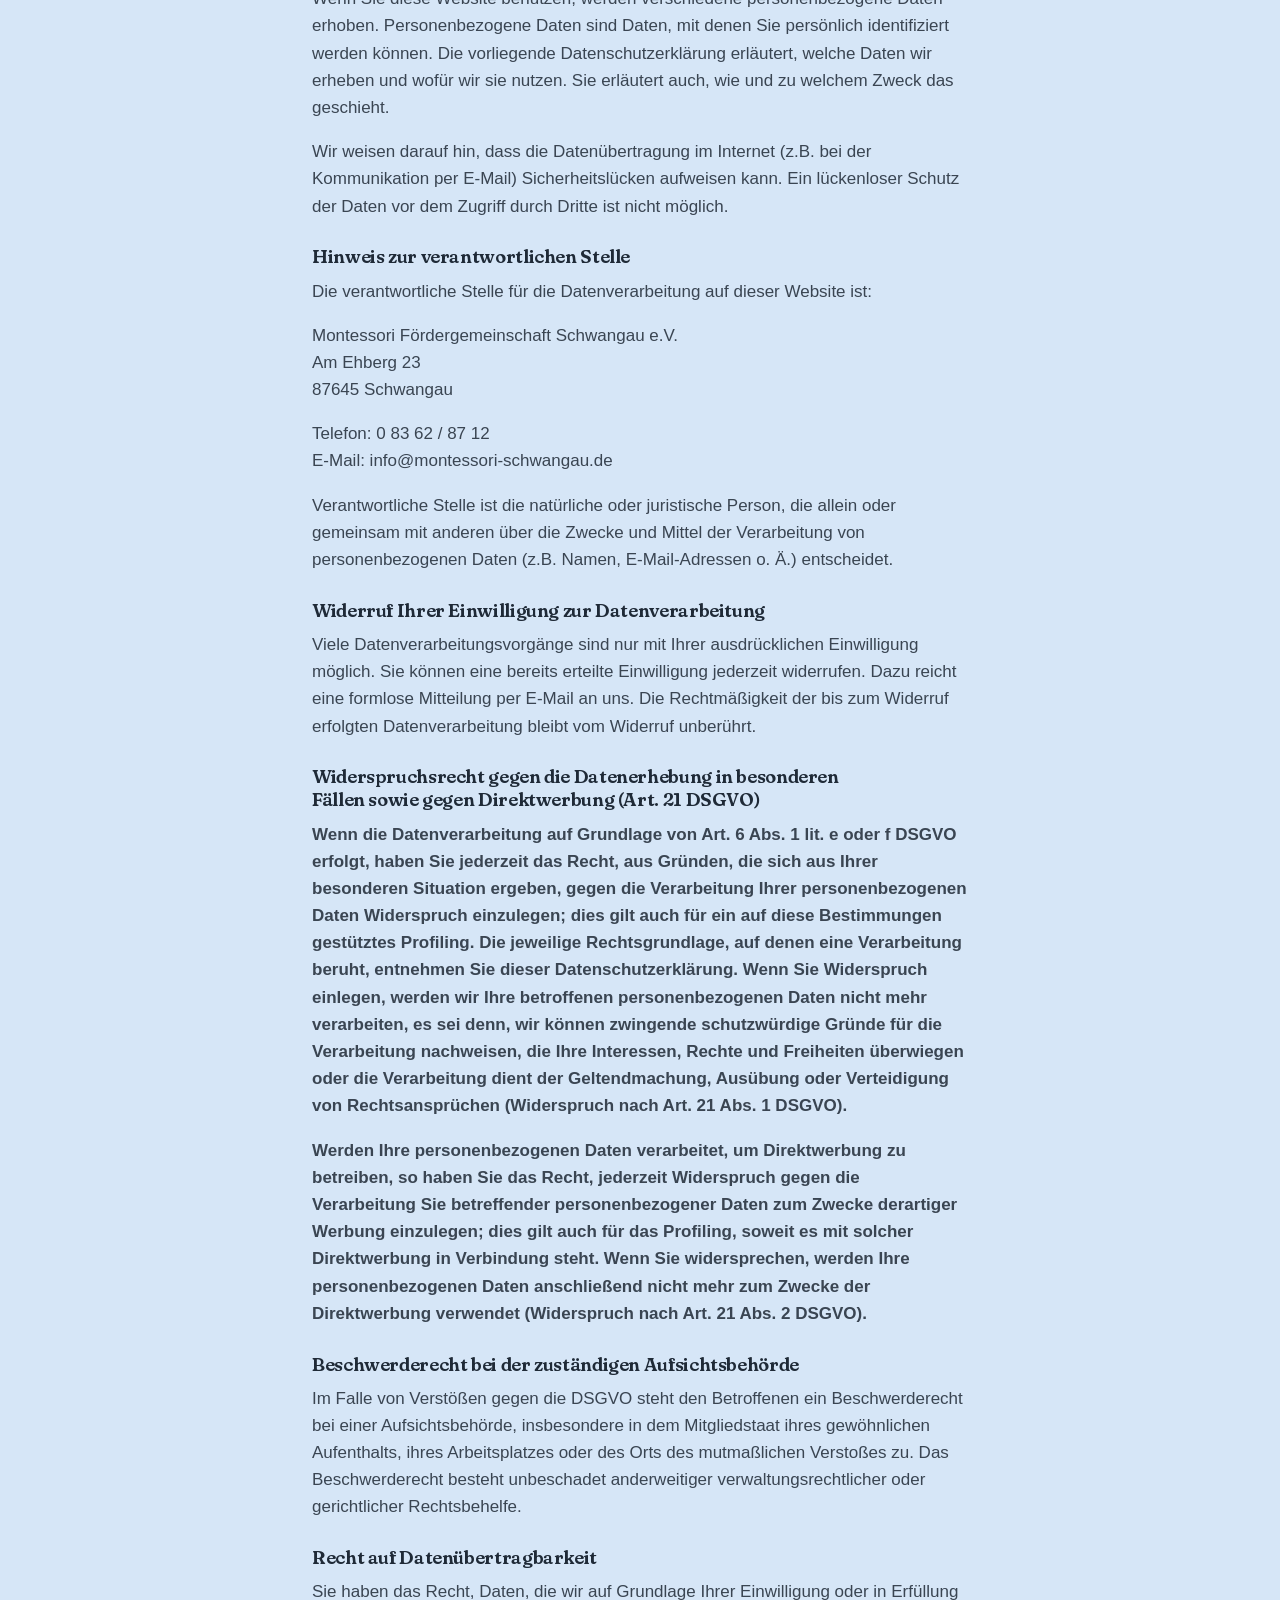
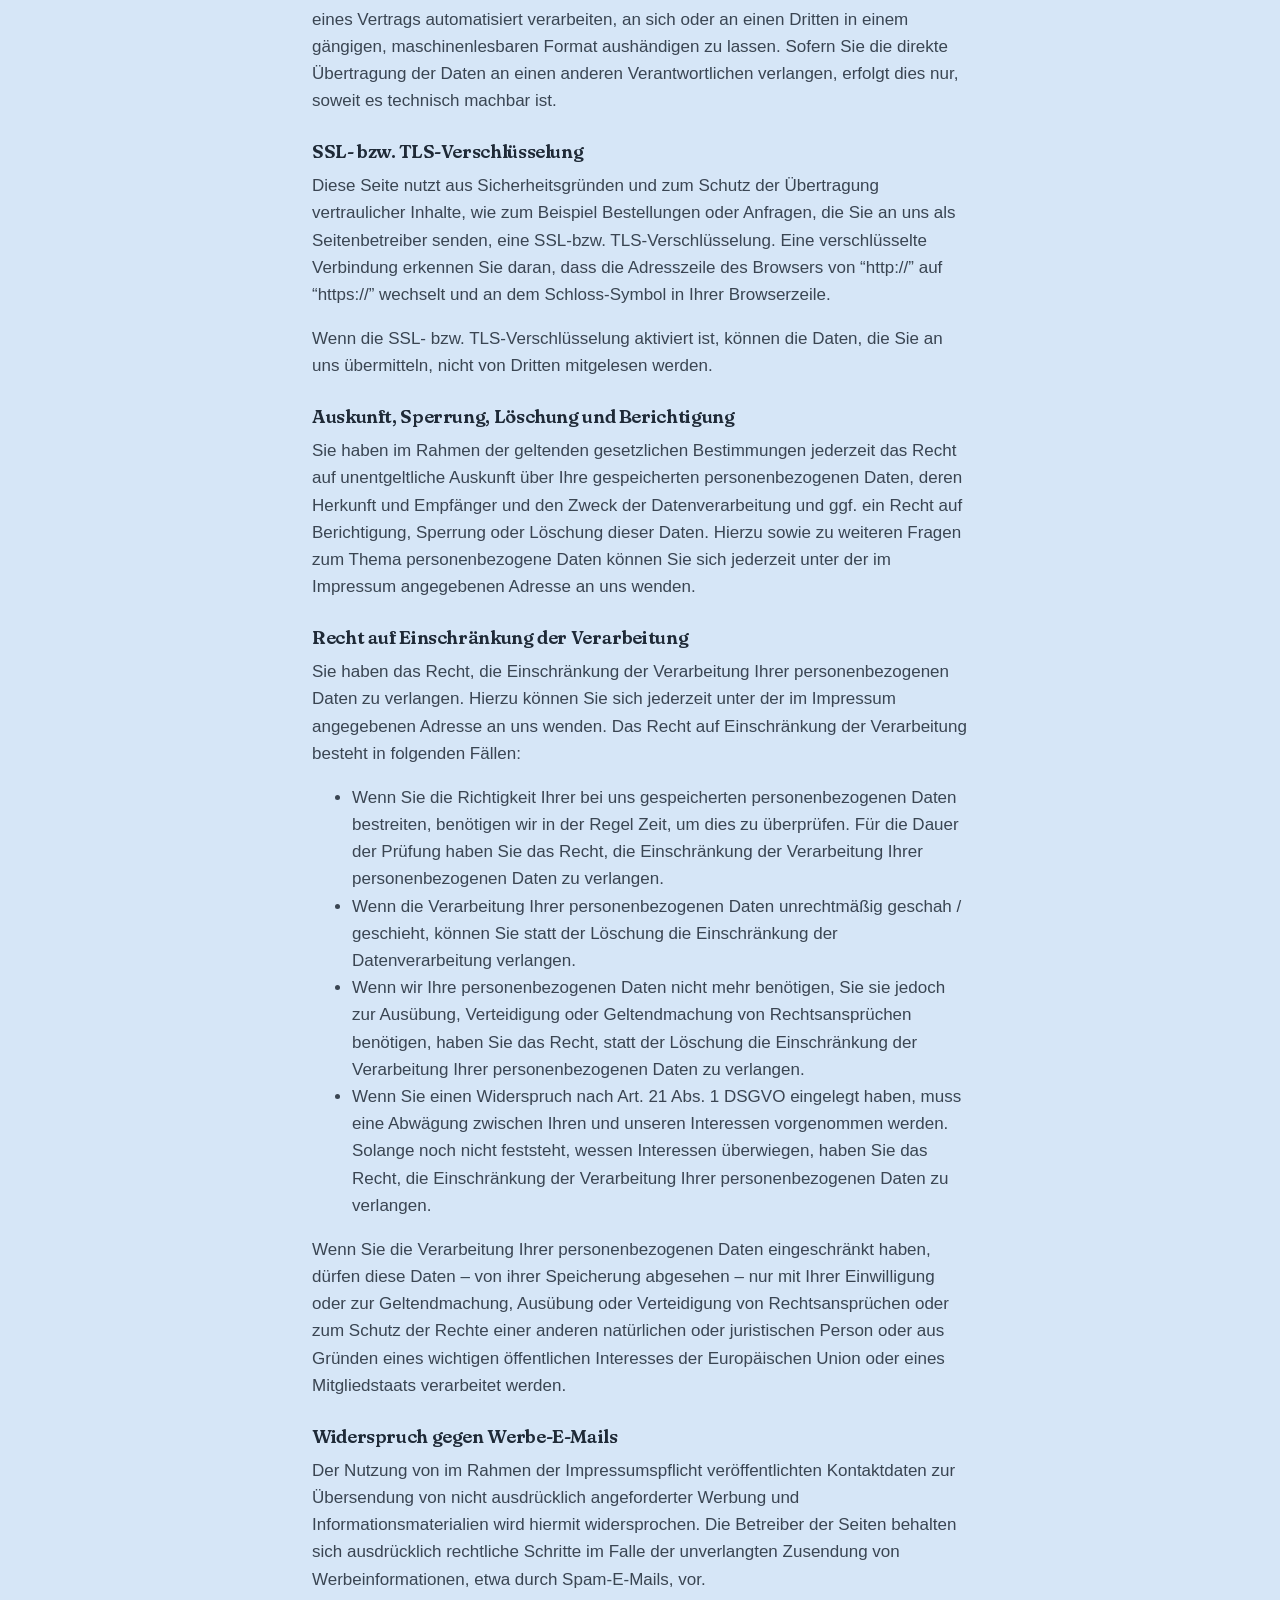
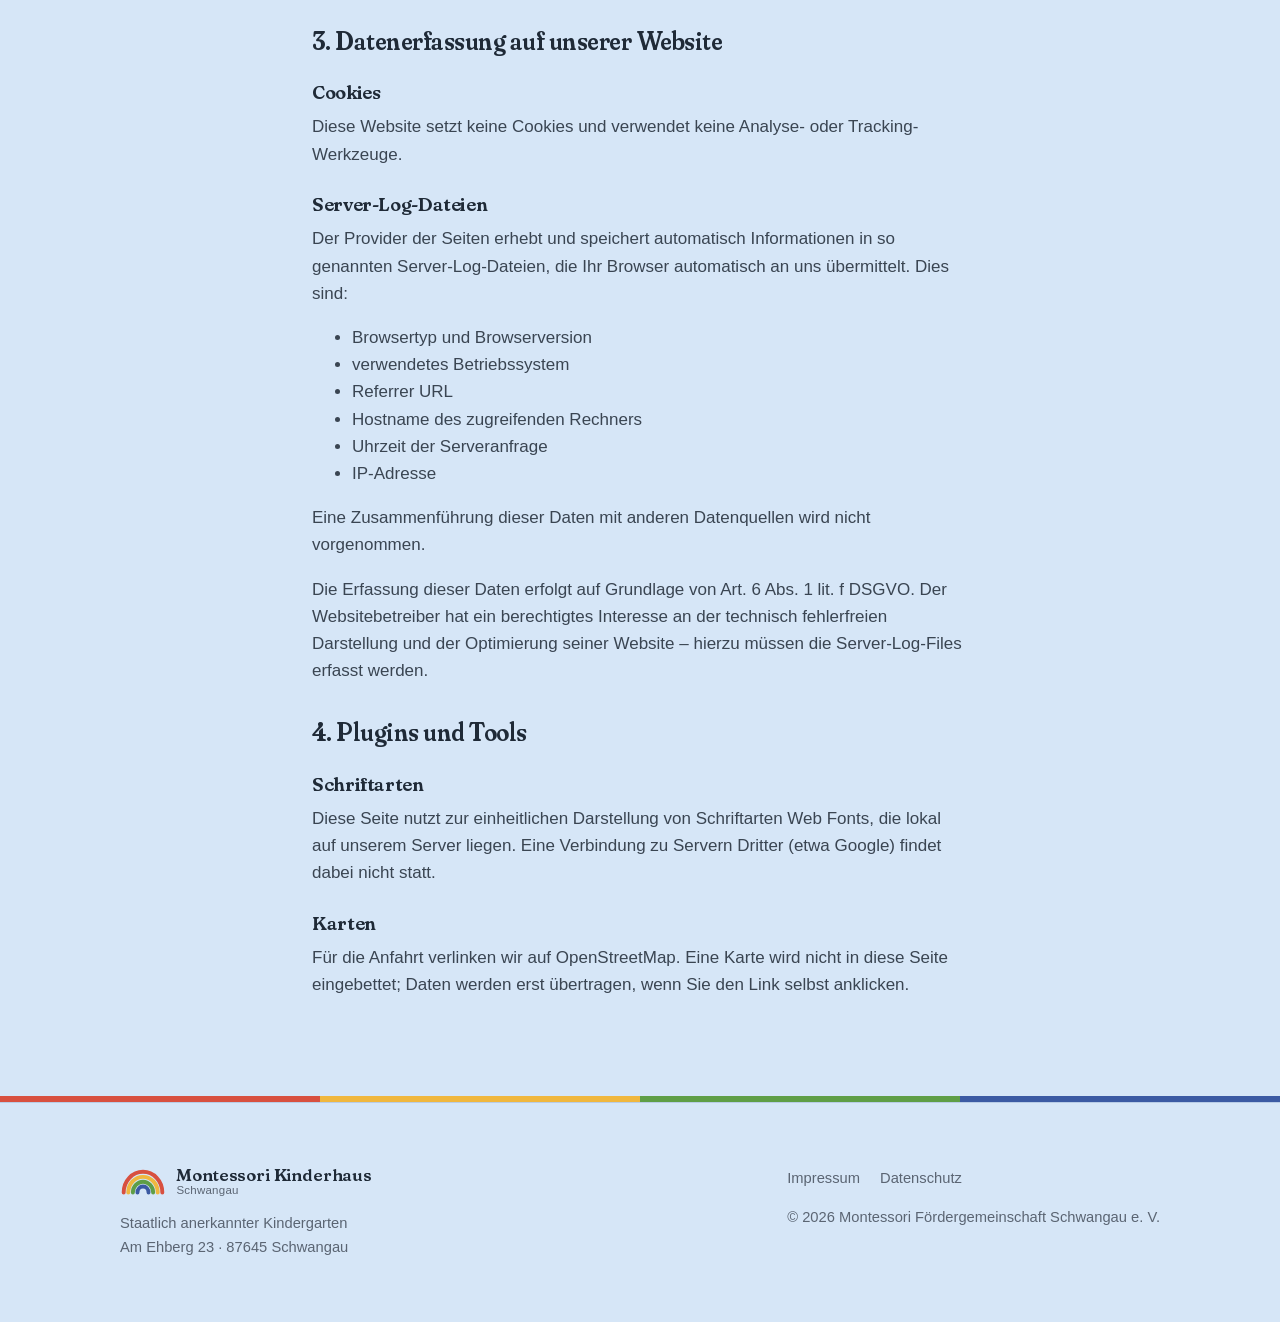
==== commit 2111ec7b: "Hero: Schloss Neuschwanstein (GPT Image 2.5), Hintergrund blau Titelbild zeigt nur noch das Schloss," ====
--- a/docs/datenschutz.html
+++ b/docs/datenschutz.html
@@ -5,11 +5,11 @@
 <meta name="viewport" content="width=device-width, initial-scale=1">
 <title>Datenschutz · Montessori Kinderhaus Schwangau</title>
 <meta name="description" content="Staatlich anerkannter Montessori-Kindergarten in Schwangau: eine Gruppe, bis zu 25 Kinder von 3 bis 6 Jahren, getragen von einer Elterninitiative.">
-<meta name="theme-color" content="#fbf8f2">
+<meta name="theme-color" content="#d6e6f7">
 <link rel="icon" href="assets/favicon.svg" type="image/svg+xml">
 <meta name="robots" content="noindex">
 <link rel="preload" href="assets/fonts/fraunces.woff2" as="font" type="font/woff2" crossorigin>
-<link rel="stylesheet" href="assets/style.css?v=e7a60028">
+<link rel="stylesheet" href="assets/style.css?v=4409f2bf">
 </head>
 <body>
 
--- a/docs/assets/style.css
+++ b/docs/assets/style.css
@@ -8,12 +8,12 @@
 }
 
 :root {
-  --bg: #fbf8f2;
+  --bg: #d6e6f7;
   --surface: #ffffff;
-  --sand: #f3ece0;
+  --sand: #c3d8f0;
   --ink: #1f2a37;
   --muted: #5b6573;
-  --line: #e8e0d2;
+  --line: #b8cce6;
 
   --red: #d8503f;
   --yellow: #f0b73e;
@@ -74,7 +74,7 @@
 /* ---------- Navigation ---------- */
 .nav {
   position: sticky; top: 0; z-index: 50;
-  background: rgba(251, 248, 242, .78);
+  background: rgba(214, 230, 247, .8);
   -webkit-backdrop-filter: saturate(180%) blur(18px);
   backdrop-filter: saturate(180%) blur(18px);
   border-bottom: 1px solid transparent;
@@ -127,7 +127,7 @@
 .hero .btns { justify-content: center; }
 .hero-media { position: relative; margin-bottom: clamp(2.5rem, 5vw, 4rem); }
 .hero-media img {
-  width: 100%; aspect-ratio: 1920 / 1080; object-fit: cover; object-position: 50% 40%;
+  width: 100%; aspect-ratio: 1920 / 1080; object-fit: cover; object-position: 50% 0%;
   border-radius: clamp(28px, 5vw, 64px);
   box-shadow: var(--shadow);
 }
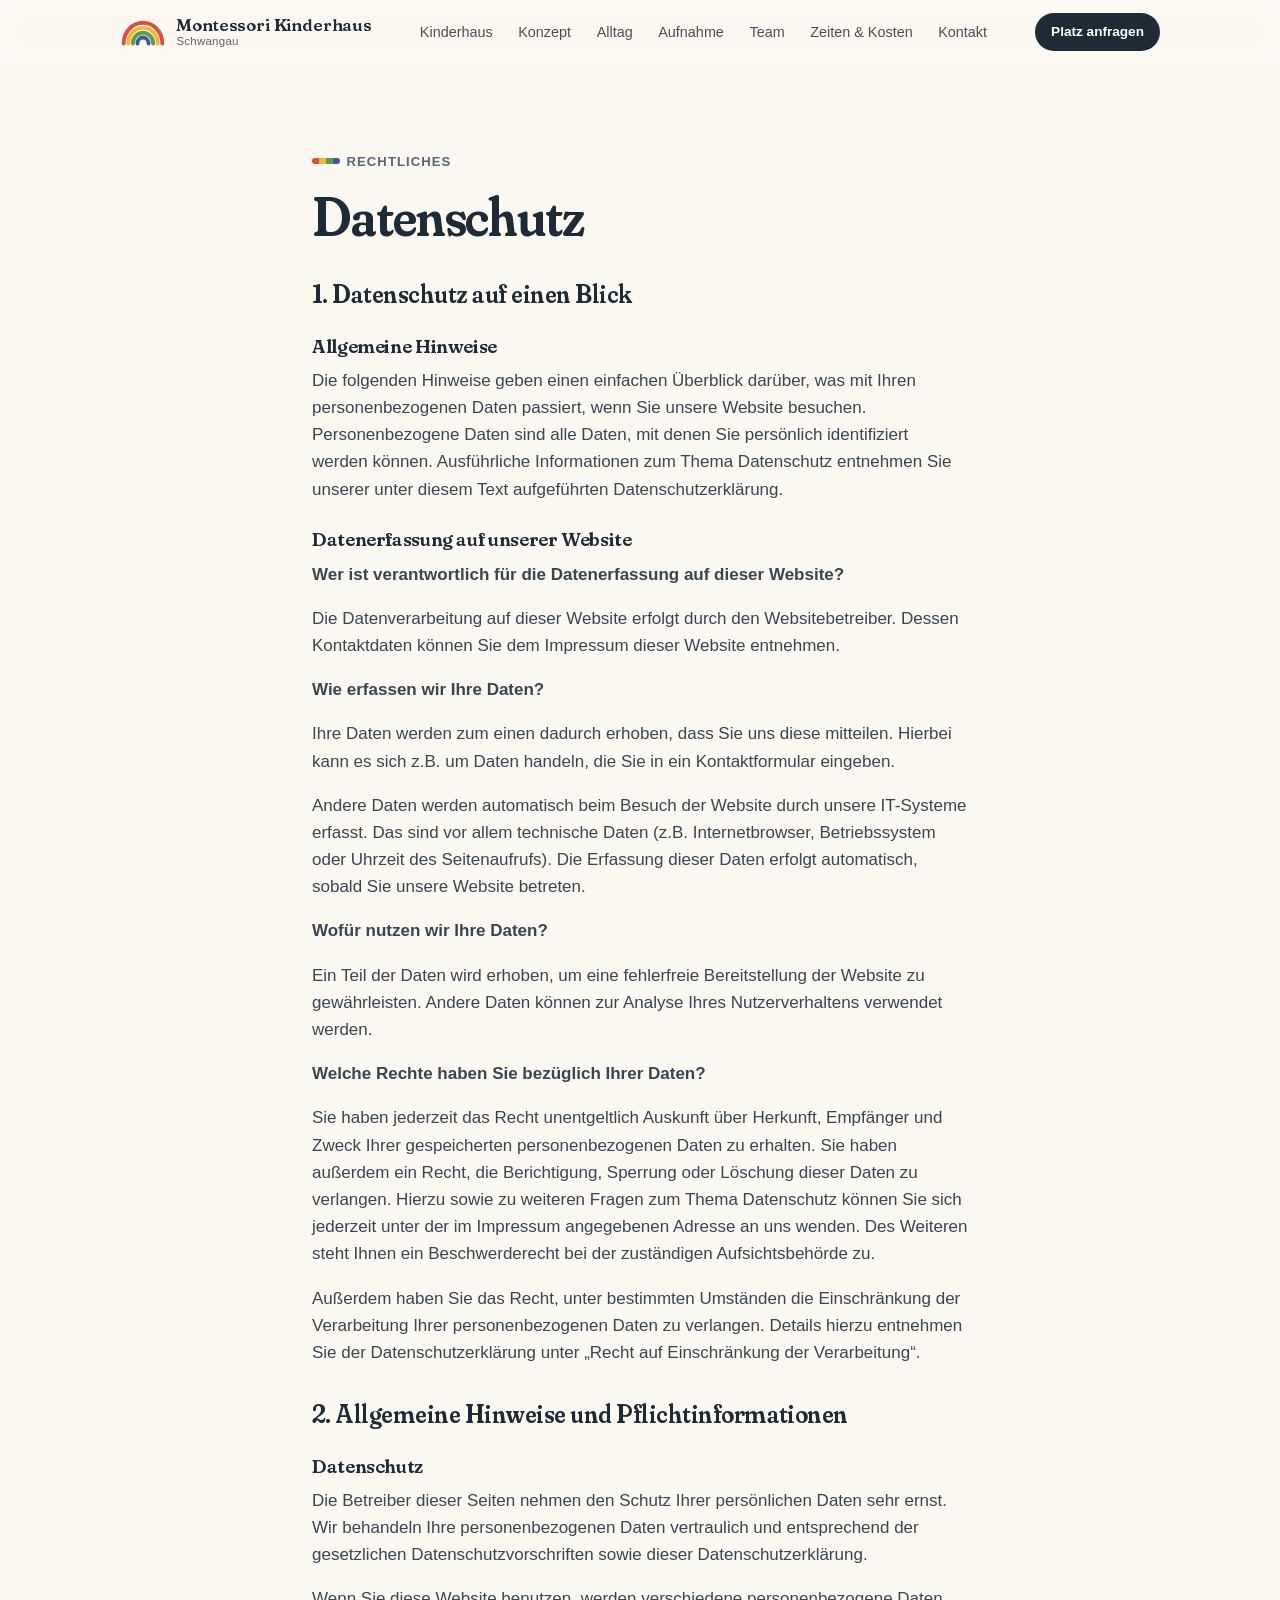
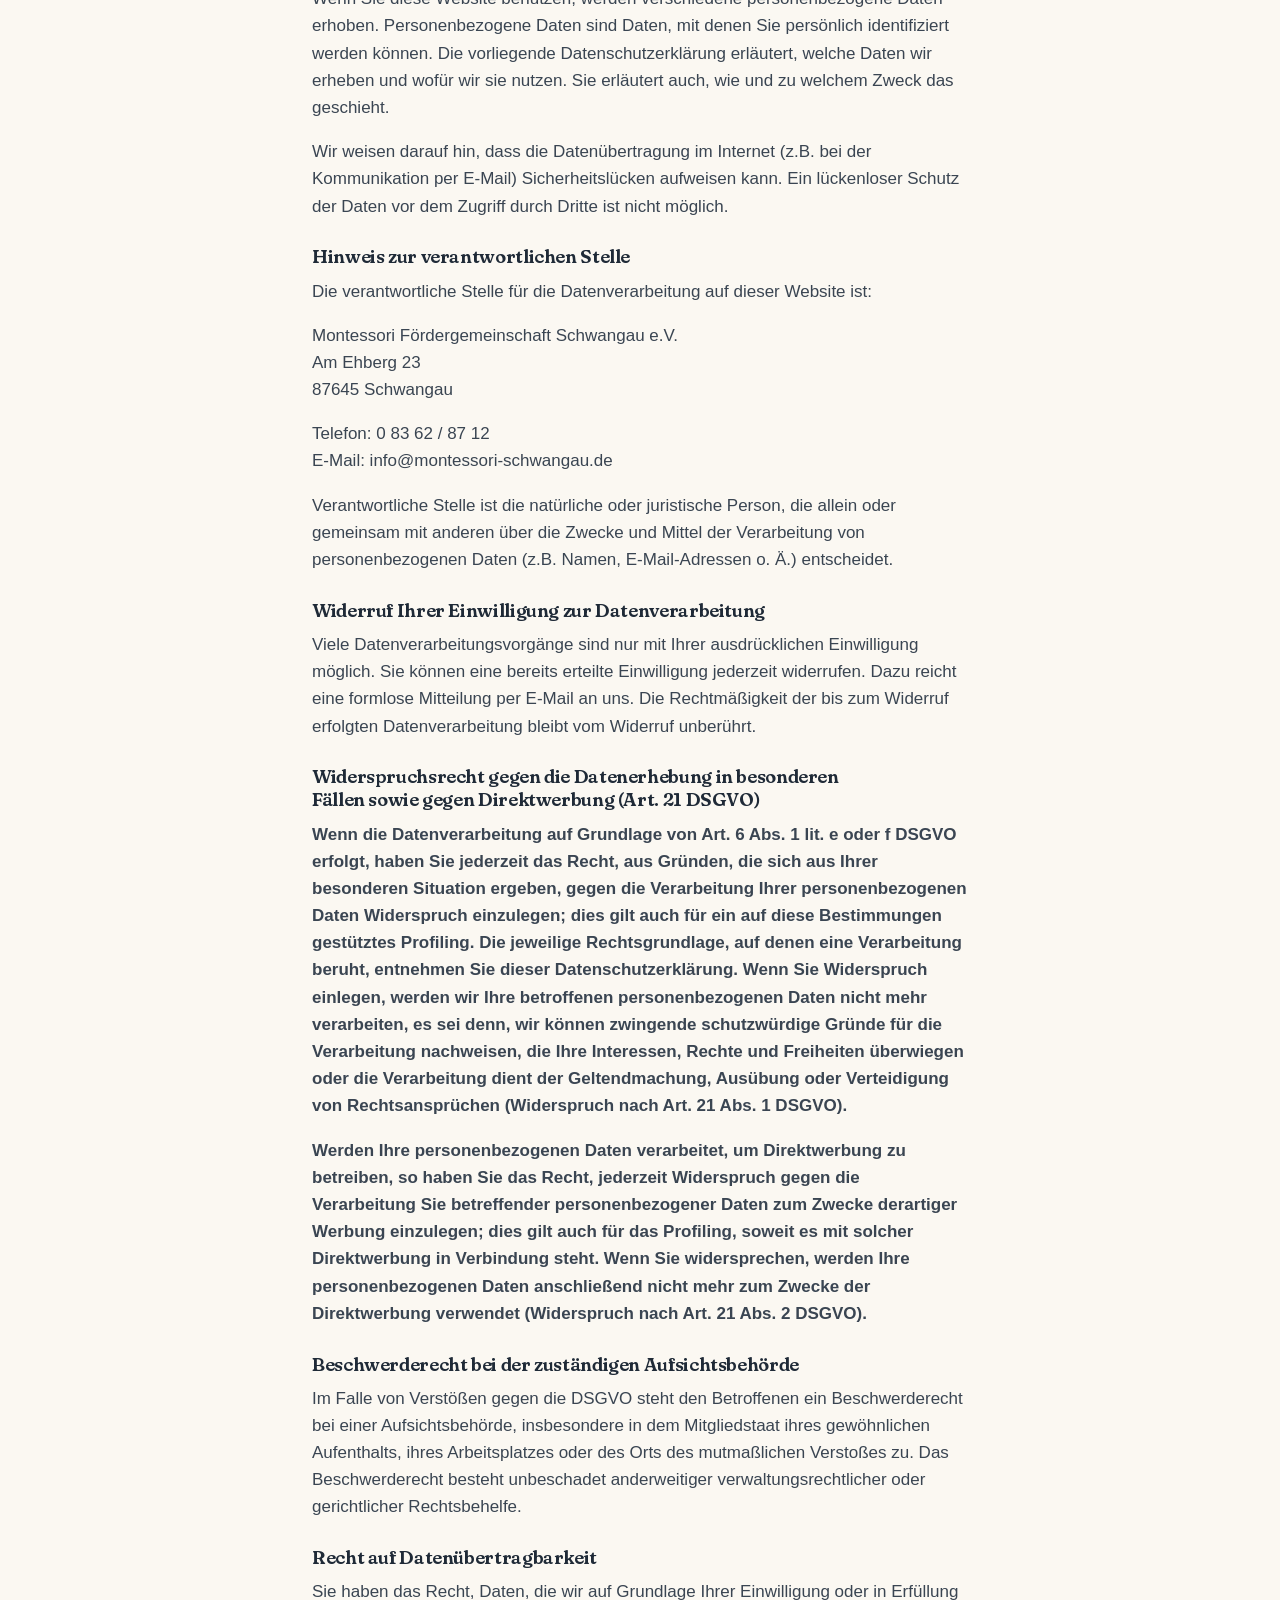
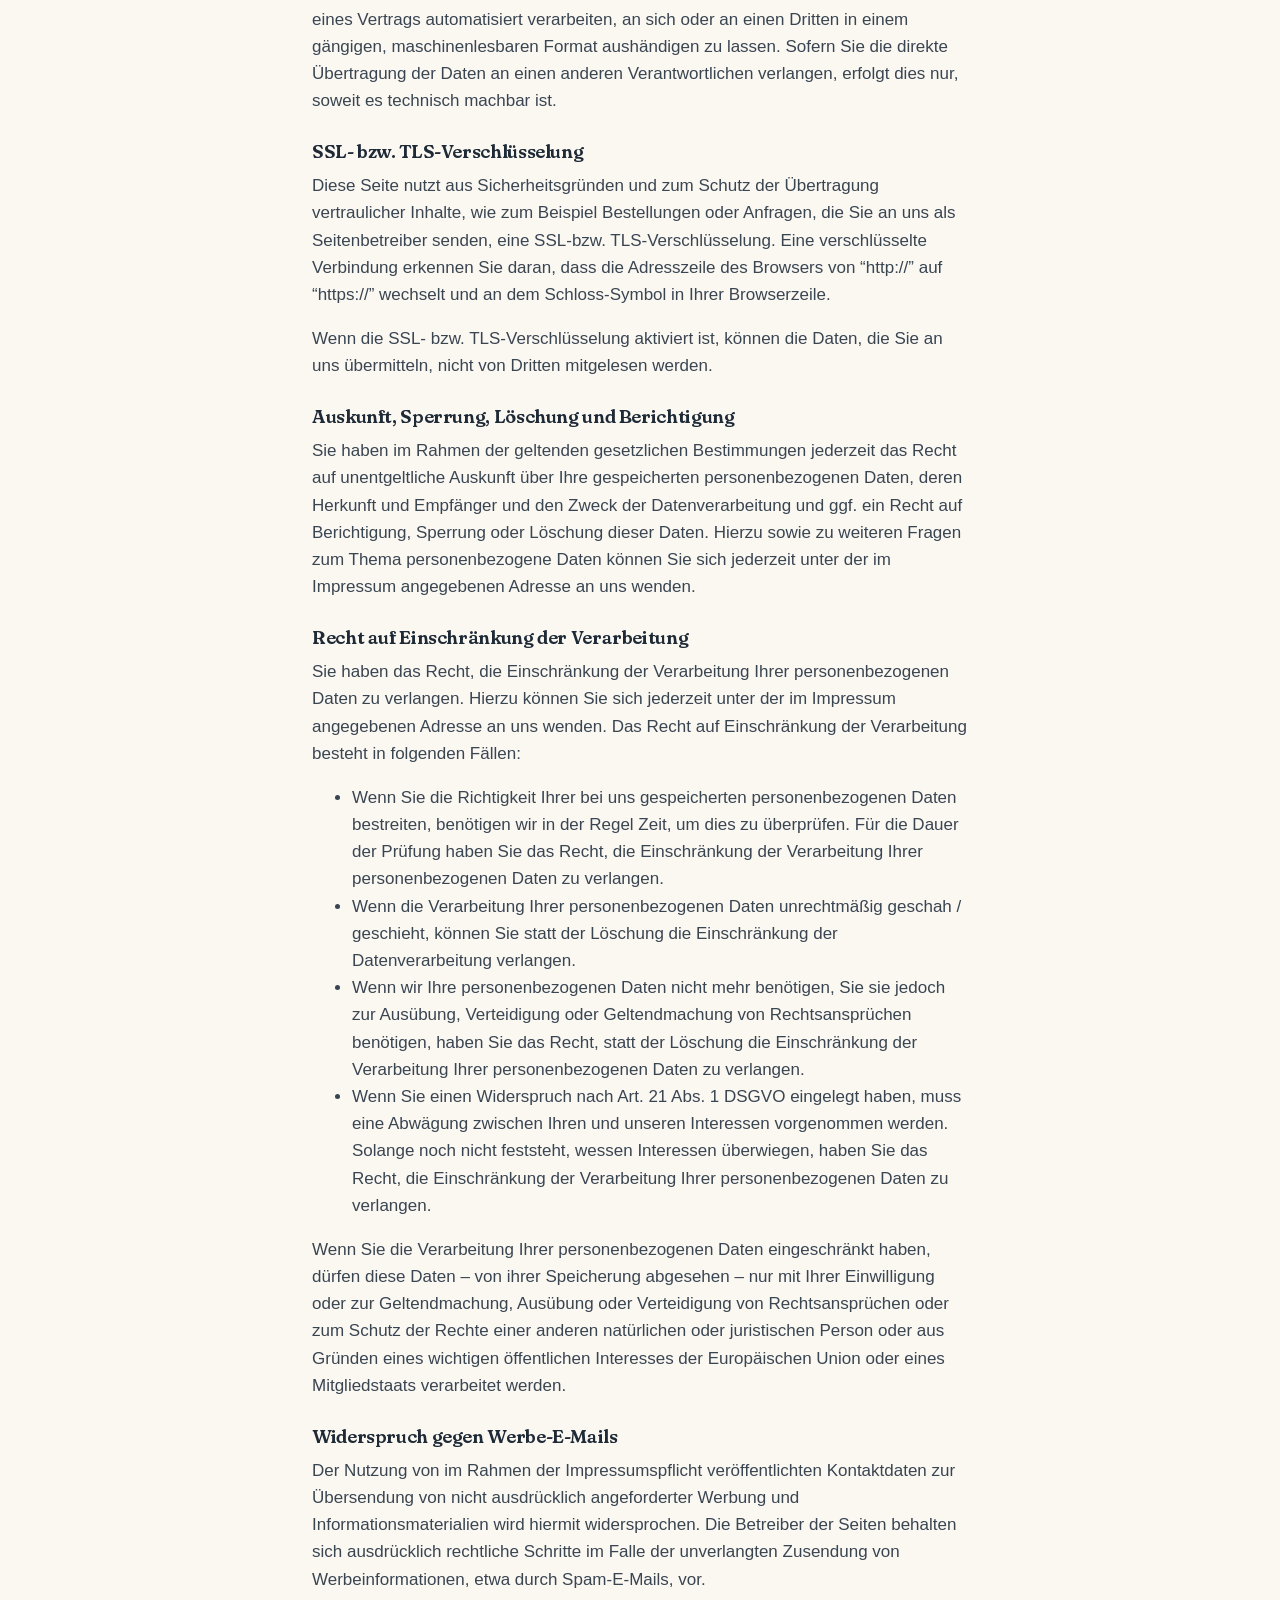
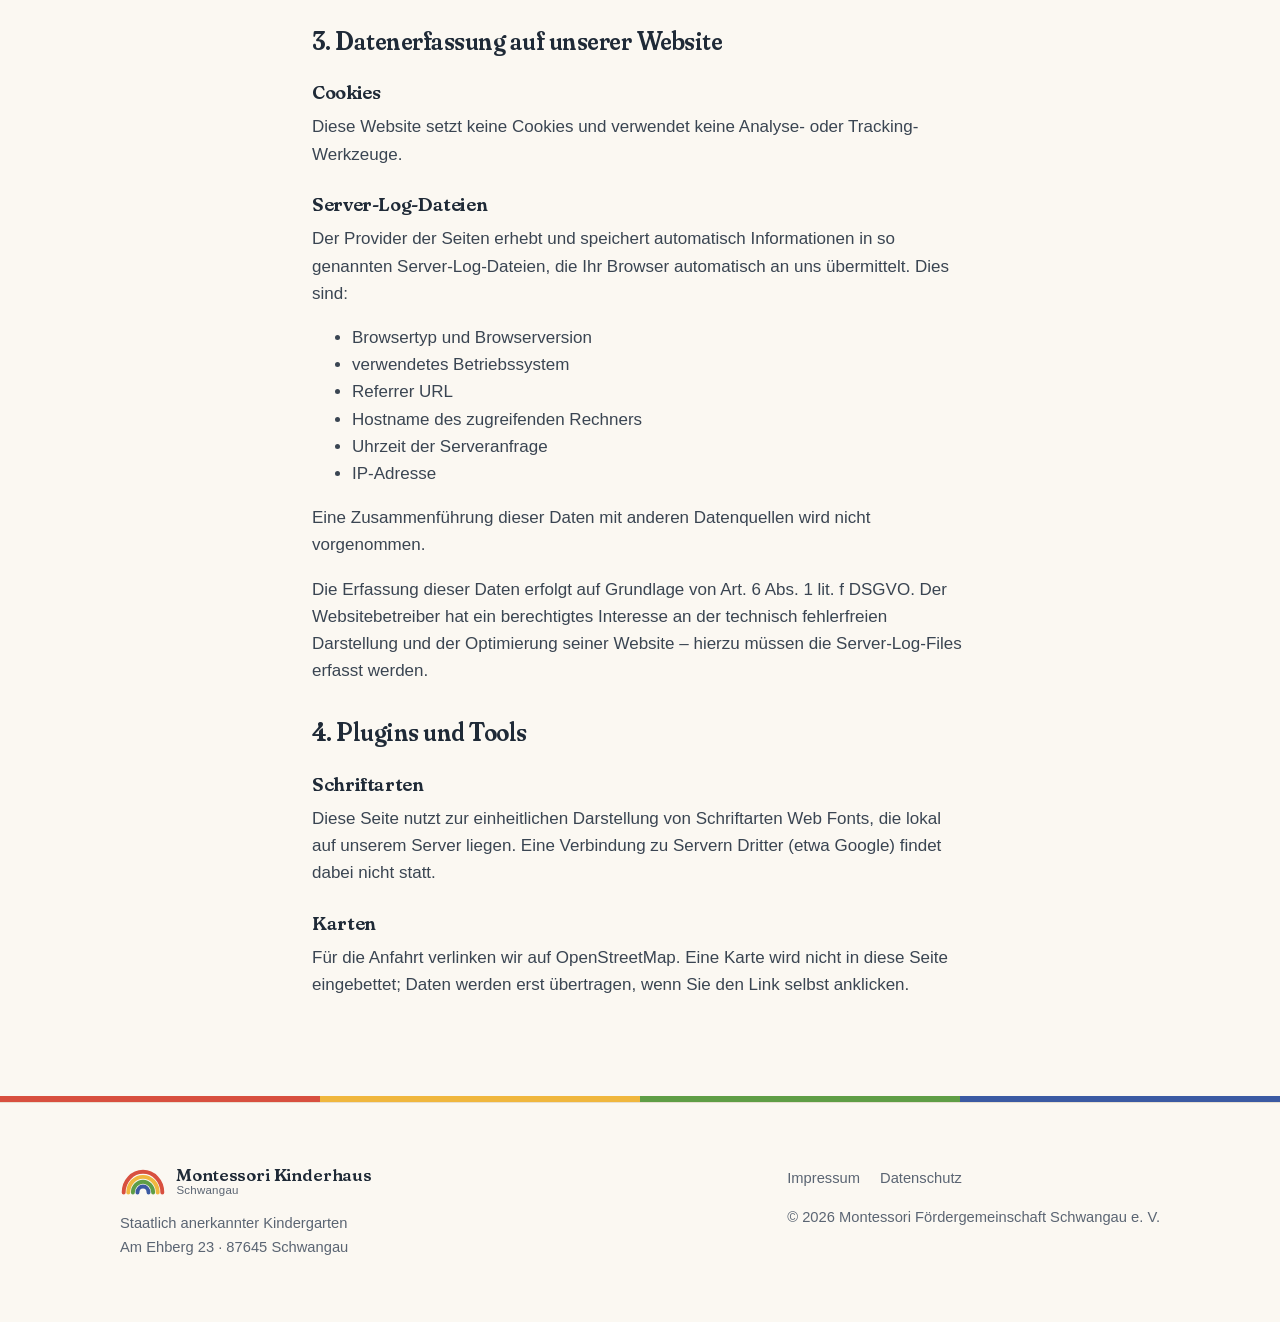
==== commit 1b243f54: "Zurück zum vorherigen Stand: Kinder-Hero und heller Hintergrund Macht 2111ec7 (Schloss Neuschwanstei" ====
--- a/docs/datenschutz.html
+++ b/docs/datenschutz.html
@@ -5,11 +5,11 @@
 <meta name="viewport" content="width=device-width, initial-scale=1">
 <title>Datenschutz · Montessori Kinderhaus Schwangau</title>
 <meta name="description" content="Staatlich anerkannter Montessori-Kindergarten in Schwangau: eine Gruppe, bis zu 25 Kinder von 3 bis 6 Jahren, getragen von einer Elterninitiative.">
-<meta name="theme-color" content="#d6e6f7">
+<meta name="theme-color" content="#fbf8f2">
 <link rel="icon" href="assets/favicon.svg" type="image/svg+xml">
 <meta name="robots" content="noindex">
 <link rel="preload" href="assets/fonts/fraunces.woff2" as="font" type="font/woff2" crossorigin>
-<link rel="stylesheet" href="assets/style.css?v=4409f2bf">
+<link rel="stylesheet" href="assets/style.css?v=e7a60028">
 </head>
 <body>
 
--- a/docs/assets/style.css
+++ b/docs/assets/style.css
@@ -8,12 +8,12 @@
 }
 
 :root {
-  --bg: #d6e6f7;
+  --bg: #fbf8f2;
   --surface: #ffffff;
-  --sand: #c3d8f0;
+  --sand: #f3ece0;
   --ink: #1f2a37;
   --muted: #5b6573;
-  --line: #b8cce6;
+  --line: #e8e0d2;
 
   --red: #d8503f;
   --yellow: #f0b73e;
@@ -74,7 +74,7 @@
 /* ---------- Navigation ---------- */
 .nav {
   position: sticky; top: 0; z-index: 50;
-  background: rgba(214, 230, 247, .8);
+  background: rgba(251, 248, 242, .78);
   -webkit-backdrop-filter: saturate(180%) blur(18px);
   backdrop-filter: saturate(180%) blur(18px);
   border-bottom: 1px solid transparent;
@@ -127,7 +127,7 @@
 .hero .btns { justify-content: center; }
 .hero-media { position: relative; margin-bottom: clamp(2.5rem, 5vw, 4rem); }
 .hero-media img {
-  width: 100%; aspect-ratio: 1920 / 1080; object-fit: cover; object-position: 50% 0%;
+  width: 100%; aspect-ratio: 1920 / 1080; object-fit: cover; object-position: 50% 40%;
   border-radius: clamp(28px, 5vw, 64px);
   box-shadow: var(--shadow);
 }
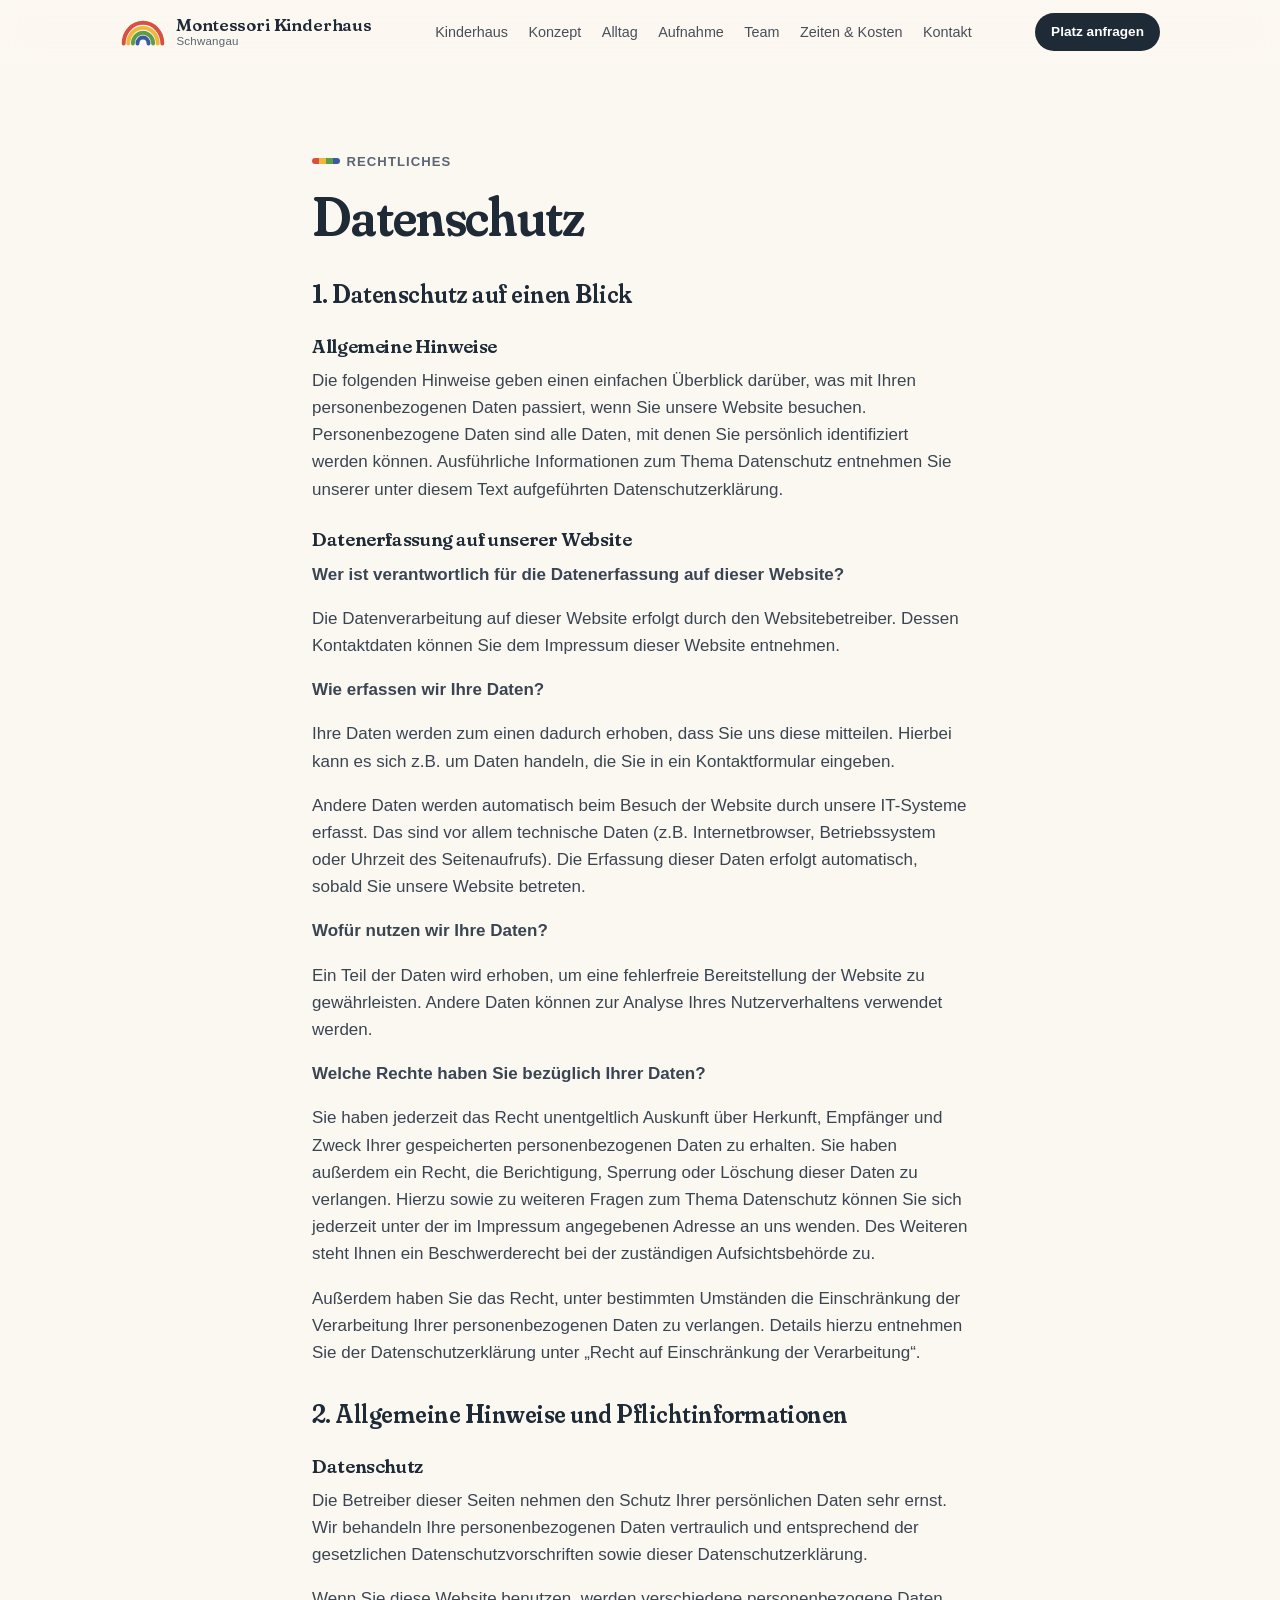
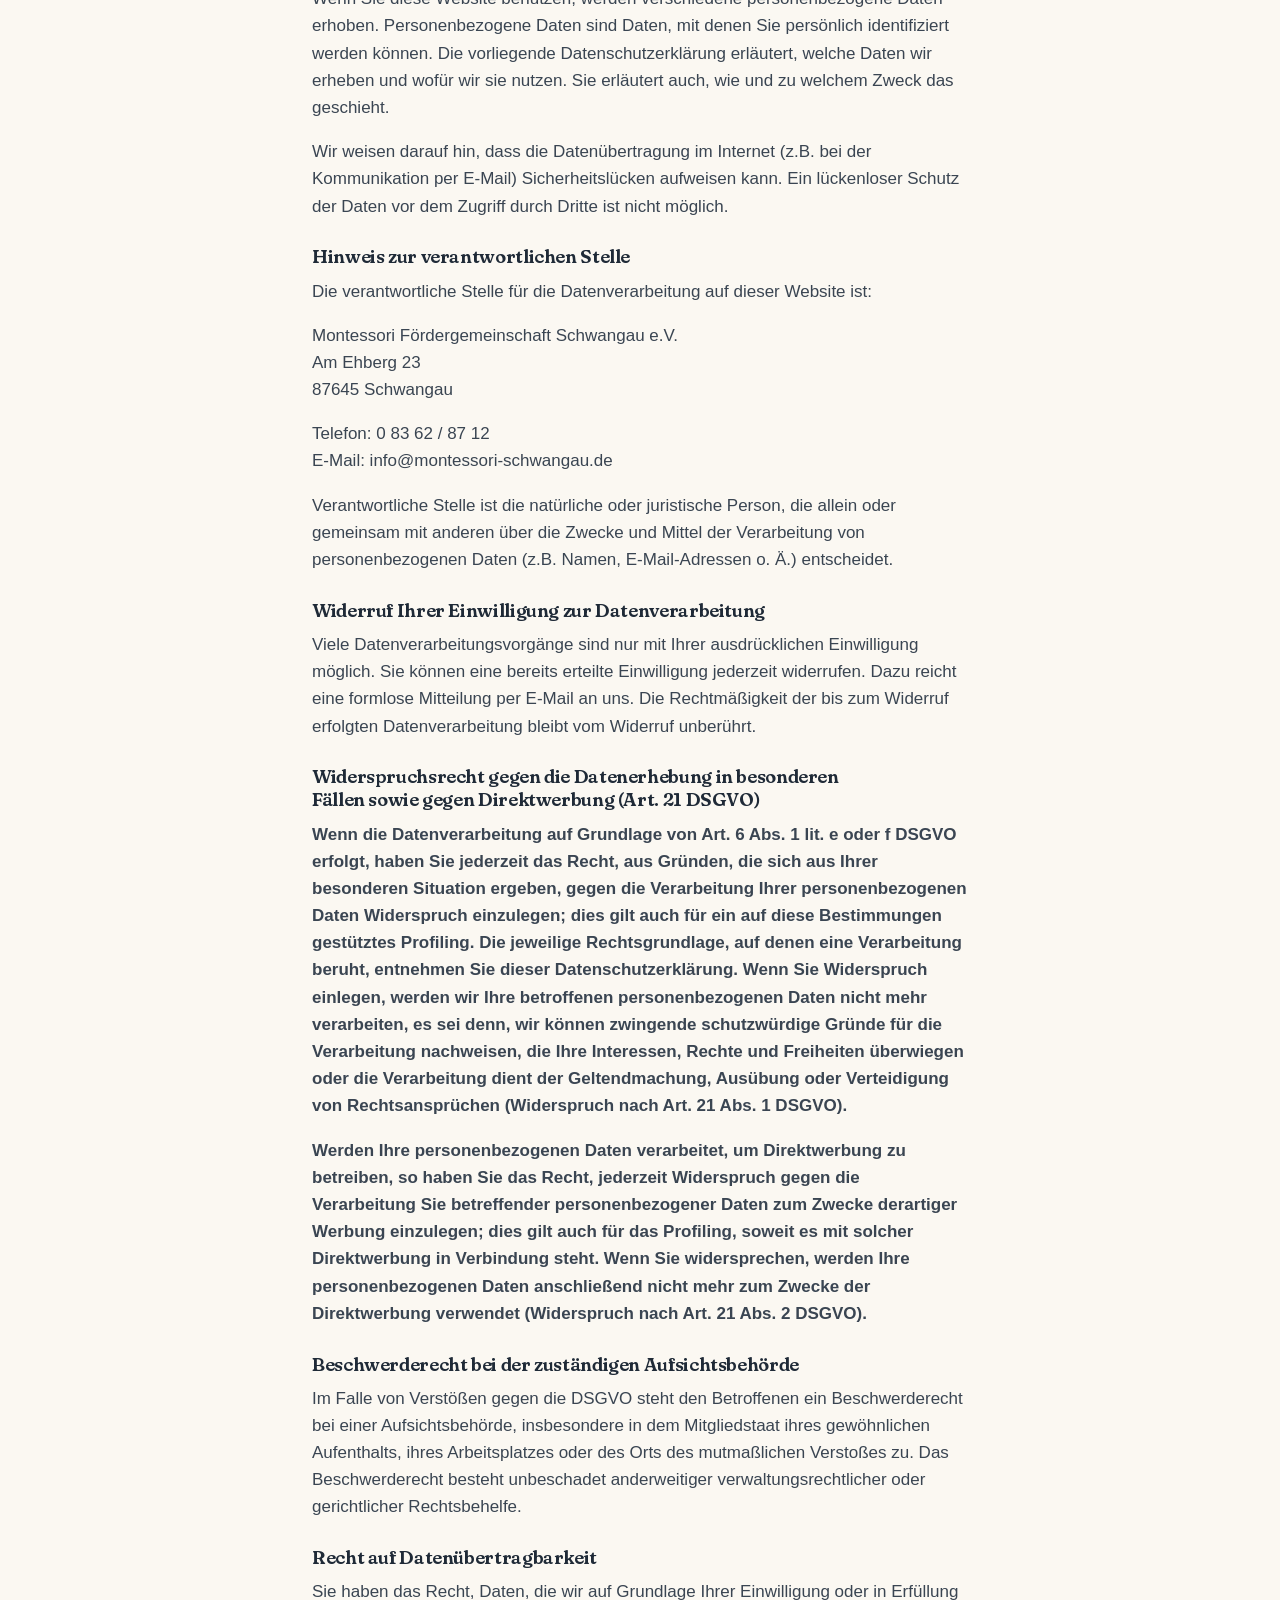
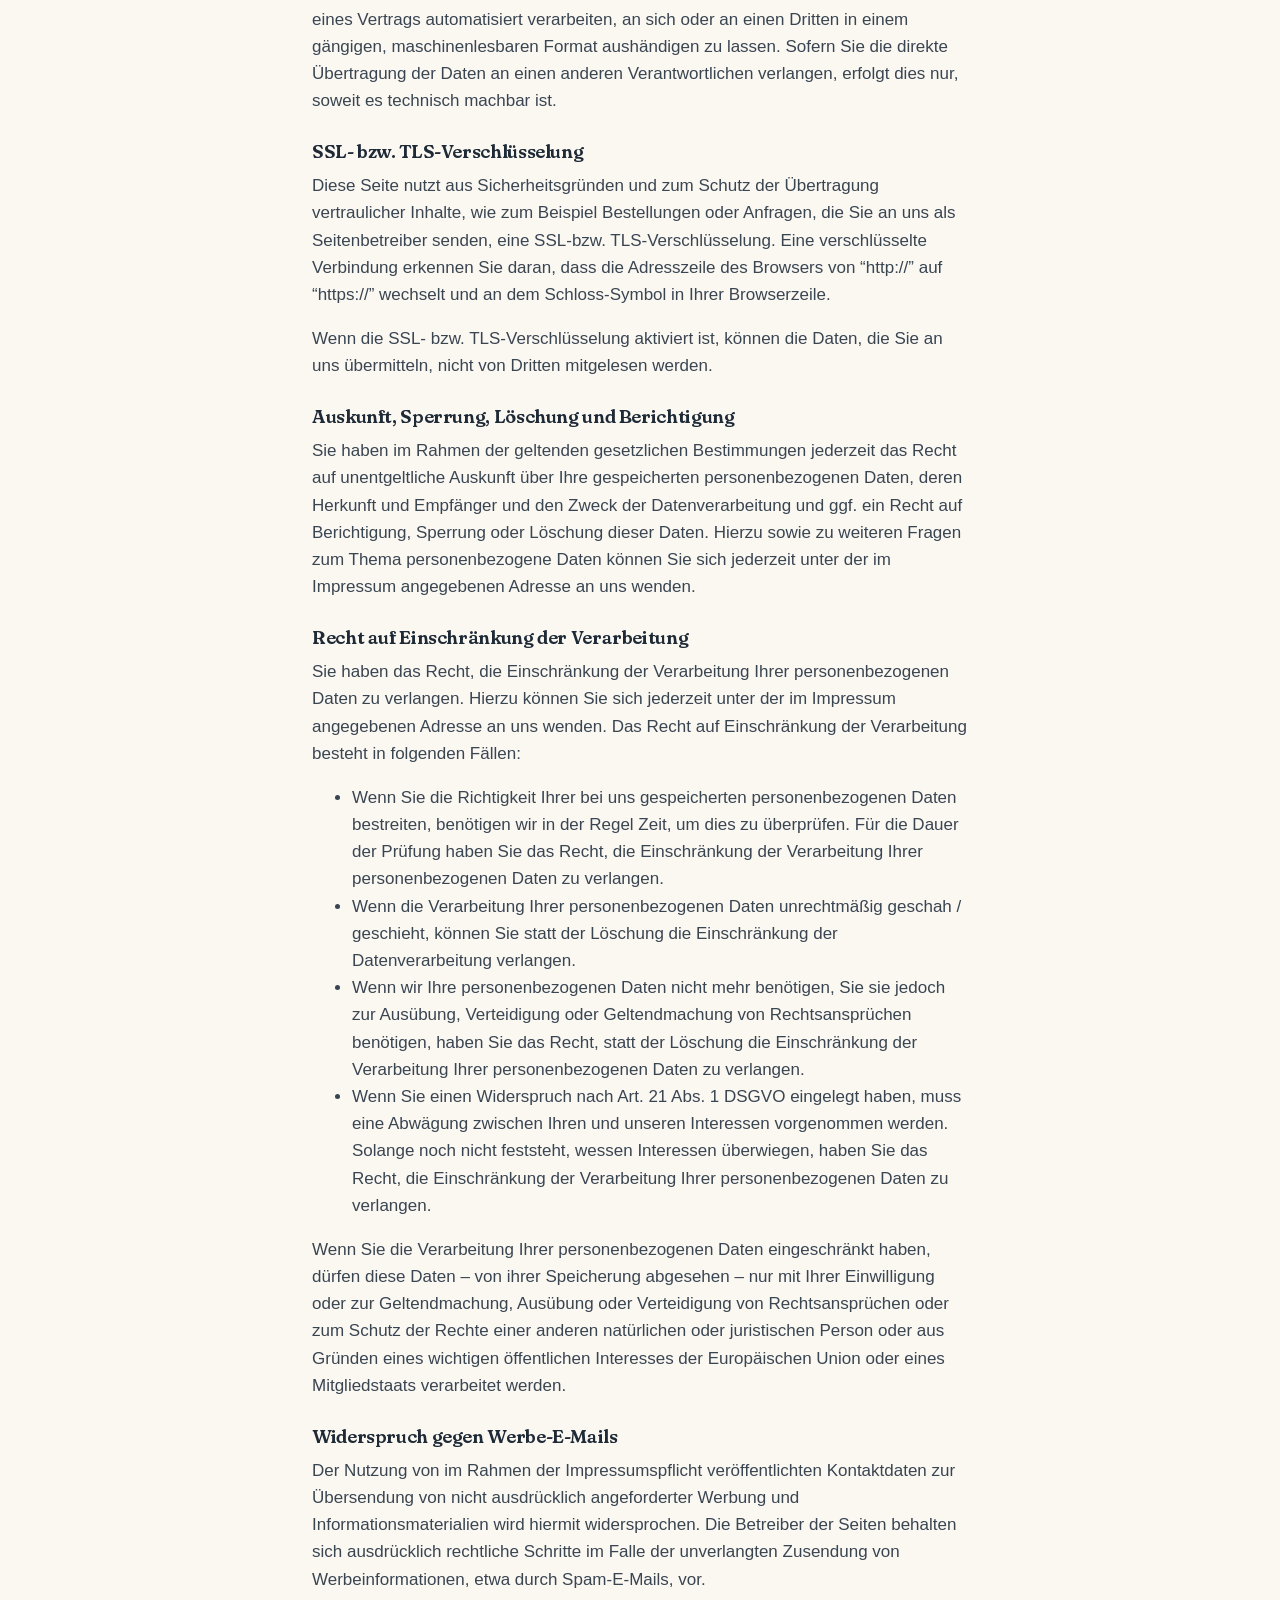
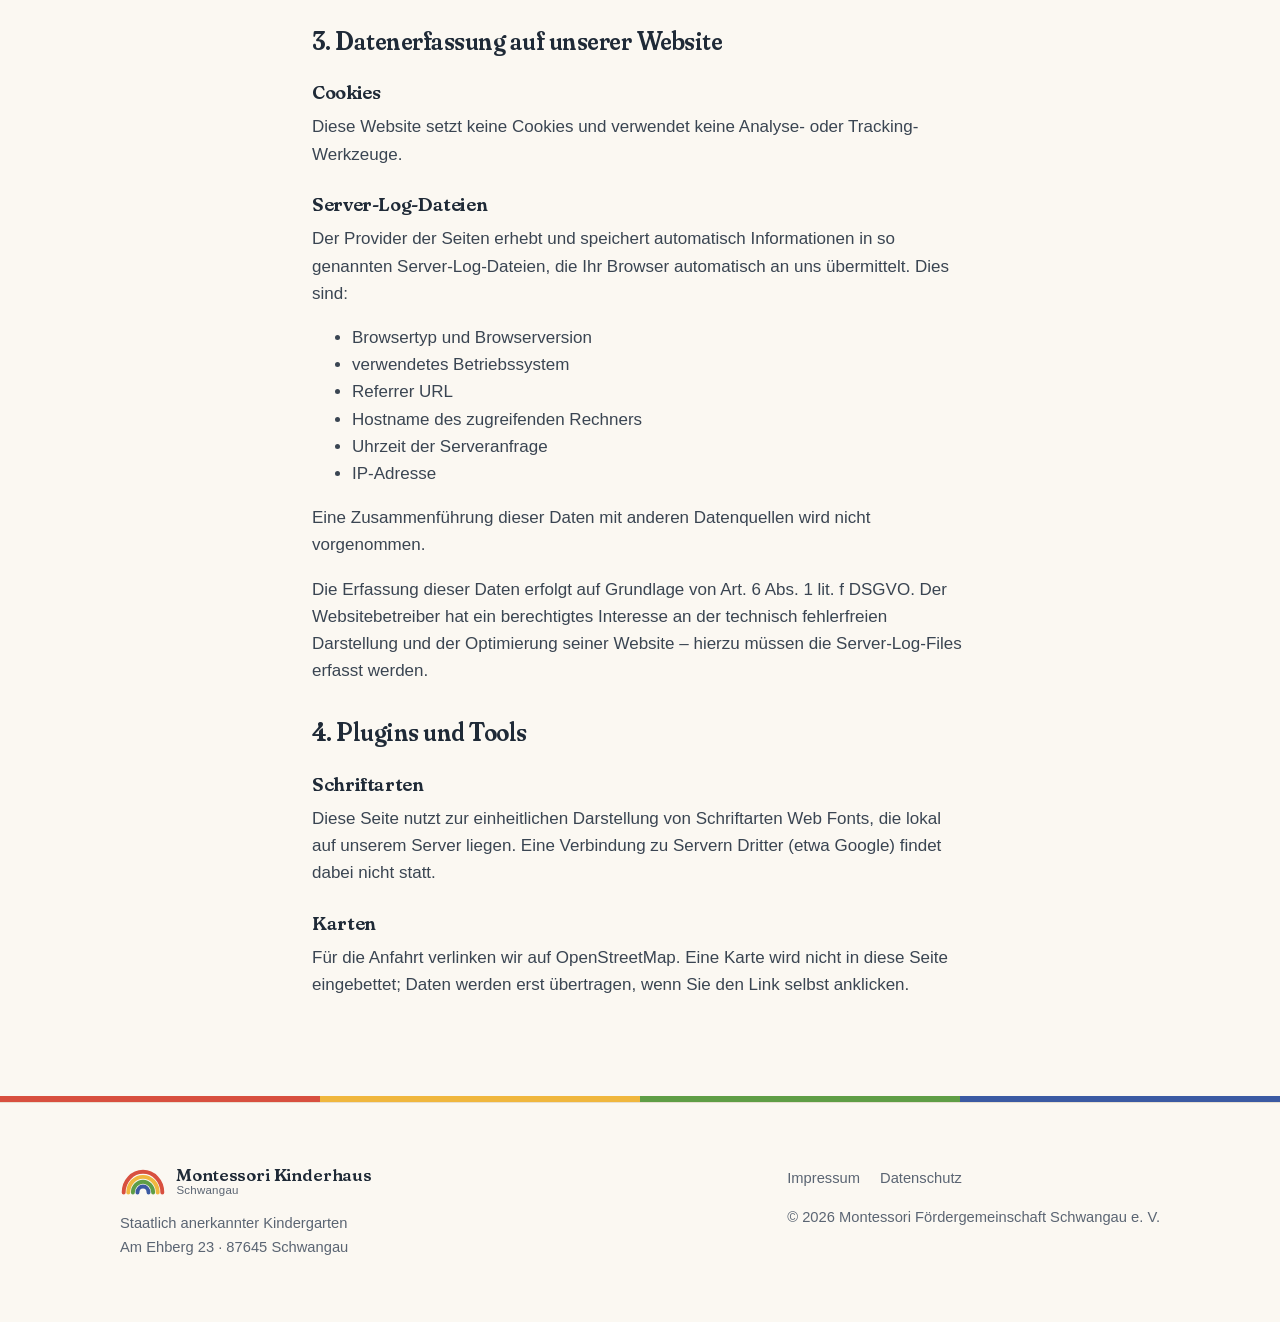
==== commit 7f44d52a: "Jahresbericht mit Tabs 2024 bis 2026 Neue Sektion nach dem Team: Gründung 1986 und Umzug 2011 als Ei" ====
--- a/docs/datenschutz.html
+++ b/docs/datenschutz.html
@@ -9,7 +9,7 @@
 <link rel="icon" href="assets/favicon.svg" type="image/svg+xml">
 <meta name="robots" content="noindex">
 <link rel="preload" href="assets/fonts/fraunces.woff2" as="font" type="font/woff2" crossorigin>
-<link rel="stylesheet" href="assets/style.css?v=e7a60028">
+<link rel="stylesheet" href="assets/style.css?v=20bbf7f5">
 </head>
 <body>
 
--- a/docs/assets/style.css
+++ b/docs/assets/style.css
@@ -86,8 +86,8 @@
 .brand svg { width: 46px; height: 28px; flex: none; }
 .brand span { font-family: var(--display); font-weight: 600; font-size: 1.05rem; line-height: 1.05; letter-spacing: -.01em; }
 .brand small { display: block; font-family: var(--text); font-weight: 500; font-size: .72rem; color: var(--muted); letter-spacing: .02em; }
-.nav ul { display: flex; gap: 1.6rem; list-style: none; margin: 0; padding: 0; }
-.nav ul a { color: var(--ink); text-decoration: none; font-size: .9rem; opacity: .82; }
+.nav ul { display: flex; gap: clamp(1rem, 1.6vw, 1.6rem); list-style: none; margin: 0; padding: 0; }
+.nav ul a { color: var(--ink); text-decoration: none; font-size: .9rem; opacity: .82; white-space: nowrap; }
 .nav ul a:hover { opacity: 1; }
 .nav .cta-small {
   background: var(--ink); color: #fff; text-decoration: none; font-size: .85rem; font-weight: 600;
@@ -96,7 +96,7 @@
 .menu-btn { display: none; background: none; border: 0; padding: 8px; margin-right: -8px; color: var(--ink); cursor: pointer; }
 .menu-btn svg { width: 24px; height: 24px; }
 
-@media (max-width: 960px) {
+@media (max-width: 1140px) {
   .nav ul, .nav .cta-small { display: none; }
   .menu-btn { display: block; }
   .nav.open ul {
@@ -293,3 +293,21 @@
   html { scroll-behavior: auto; }
   .reveal { opacity: 1; transform: none; transition: none; }
 }
+
+/* ---------- Jahresbericht ---------- */
+.tabs { display: inline-flex; gap: .3rem; padding: .3rem; background: var(--surface); border-radius: 999px; box-shadow: var(--shadow); margin-bottom: clamp(1.75rem, 4vw, 2.75rem); }
+.tab {
+  font: 600 1rem/1 var(--text); color: var(--muted); background: none; border: 0; cursor: pointer;
+  padding: .75rem 1.4rem; border-radius: 999px; transition: background .2s, color .2s;
+}
+.tab:hover { color: var(--ink); }
+.tab[aria-selected="true"] { background: var(--ink); color: #fff; }
+.tab:focus-visible, .panel:focus-visible { outline: 3px solid var(--blue); outline-offset: 3px; }
+.panel { display: grid; grid-template-columns: 5fr 7fr; gap: clamp(2rem, 6vw, 5rem); align-items: start; border-radius: var(--radius); }
+.panel[hidden] { display: none; }
+.panel-intro .year { font-family: var(--display); font-size: clamp(4rem, 10vw, 7rem); font-weight: 600; line-height: .9; margin: 0 0 .5rem; color: var(--blue); }
+#jahr-2024 .year { color: var(--red); }
+#jahr-2025 .year { color: var(--green); }
+.panel-intro p:last-child { color: var(--muted); }
+.report-note { margin: clamp(2rem, 4vw, 3rem) 0 0; padding-top: 1.25rem; border-top: 1px solid var(--line); color: var(--muted); font-size: .95rem; }
+@media (max-width: 860px) { .panel { grid-template-columns: 1fr; gap: 1.5rem; } }
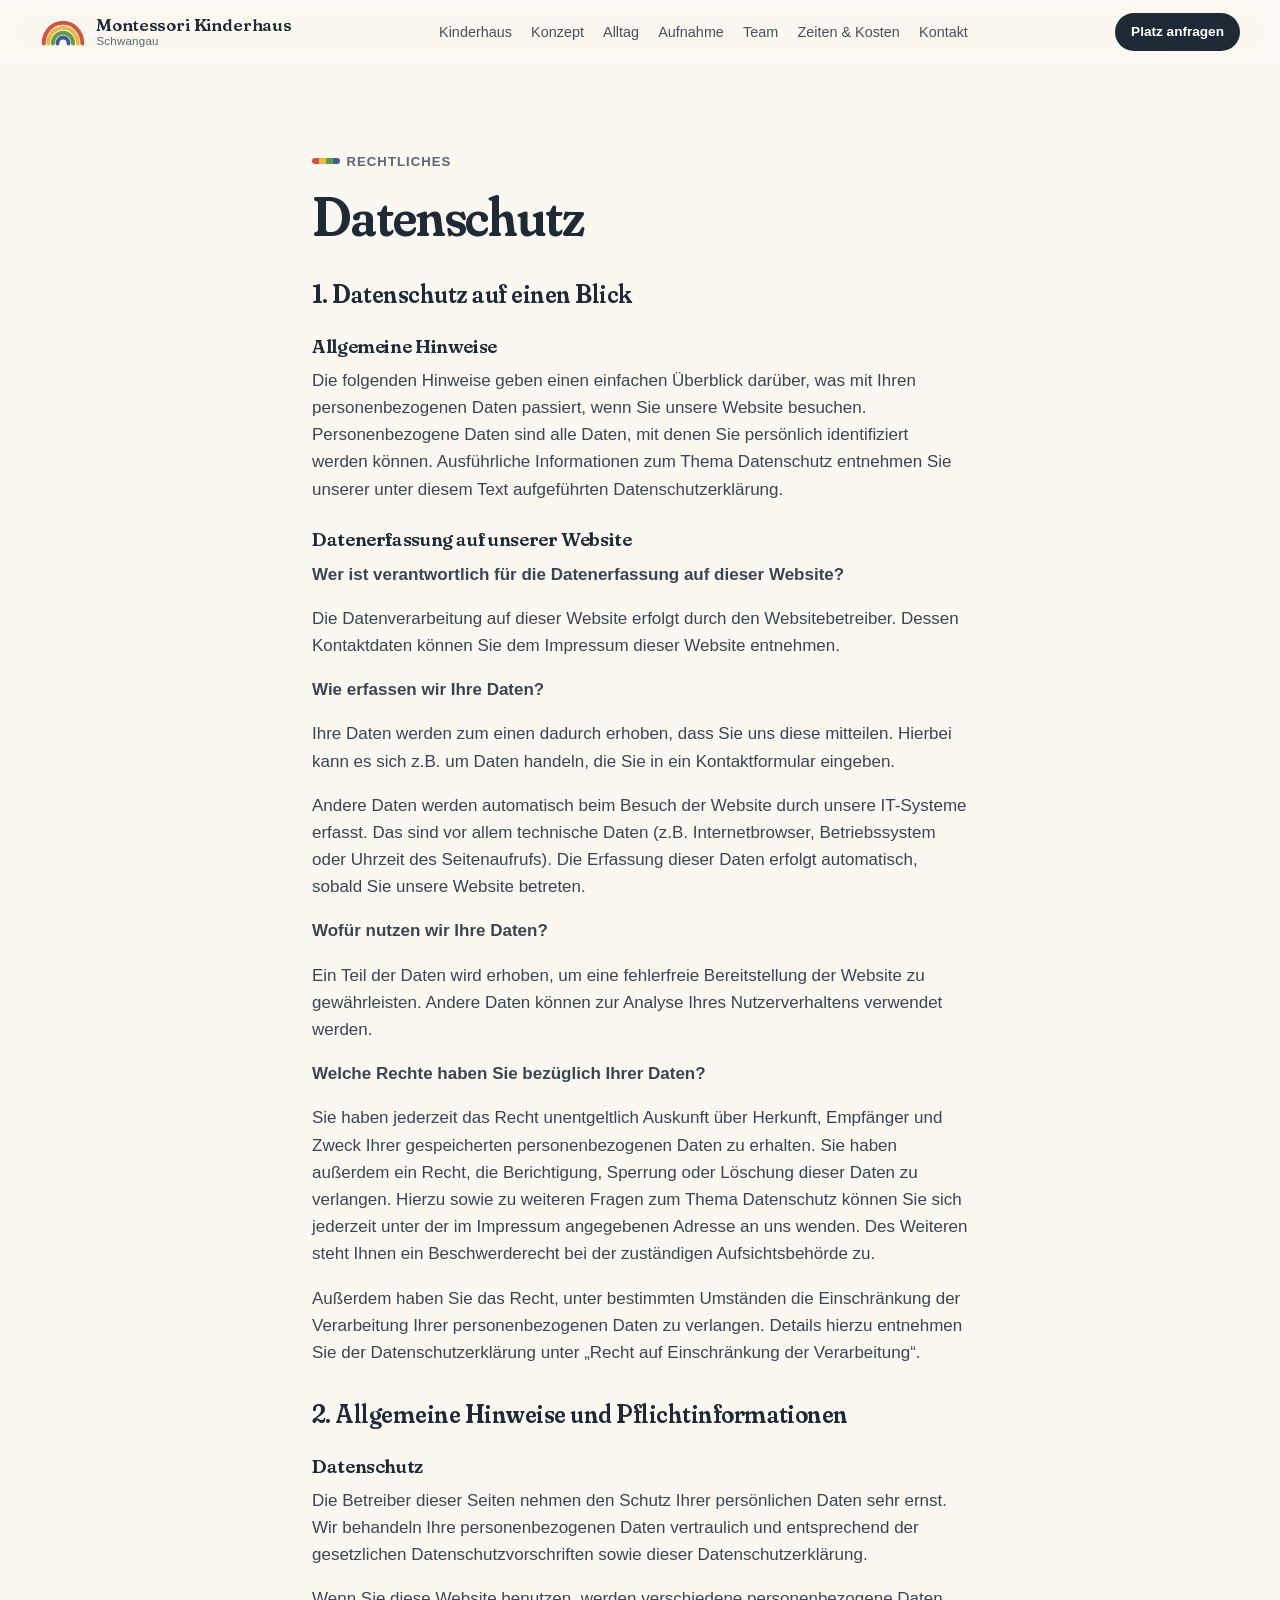
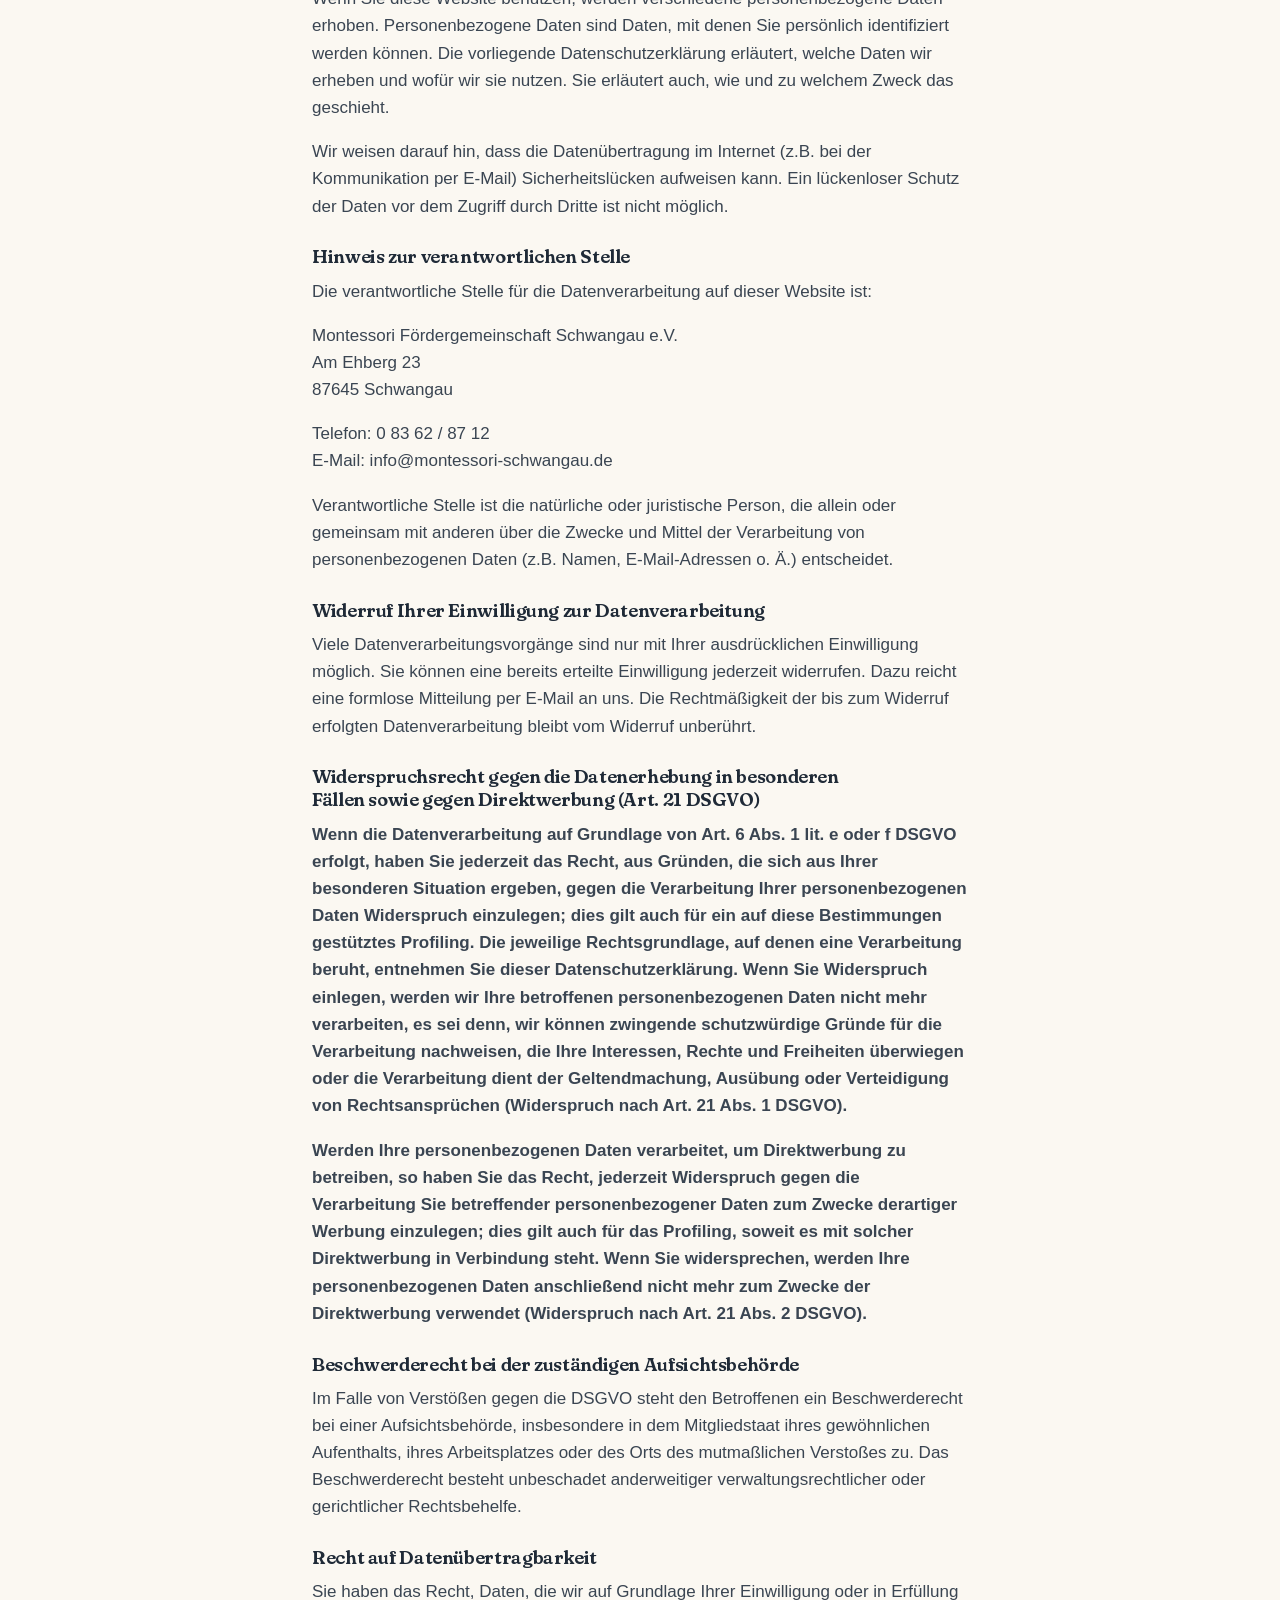
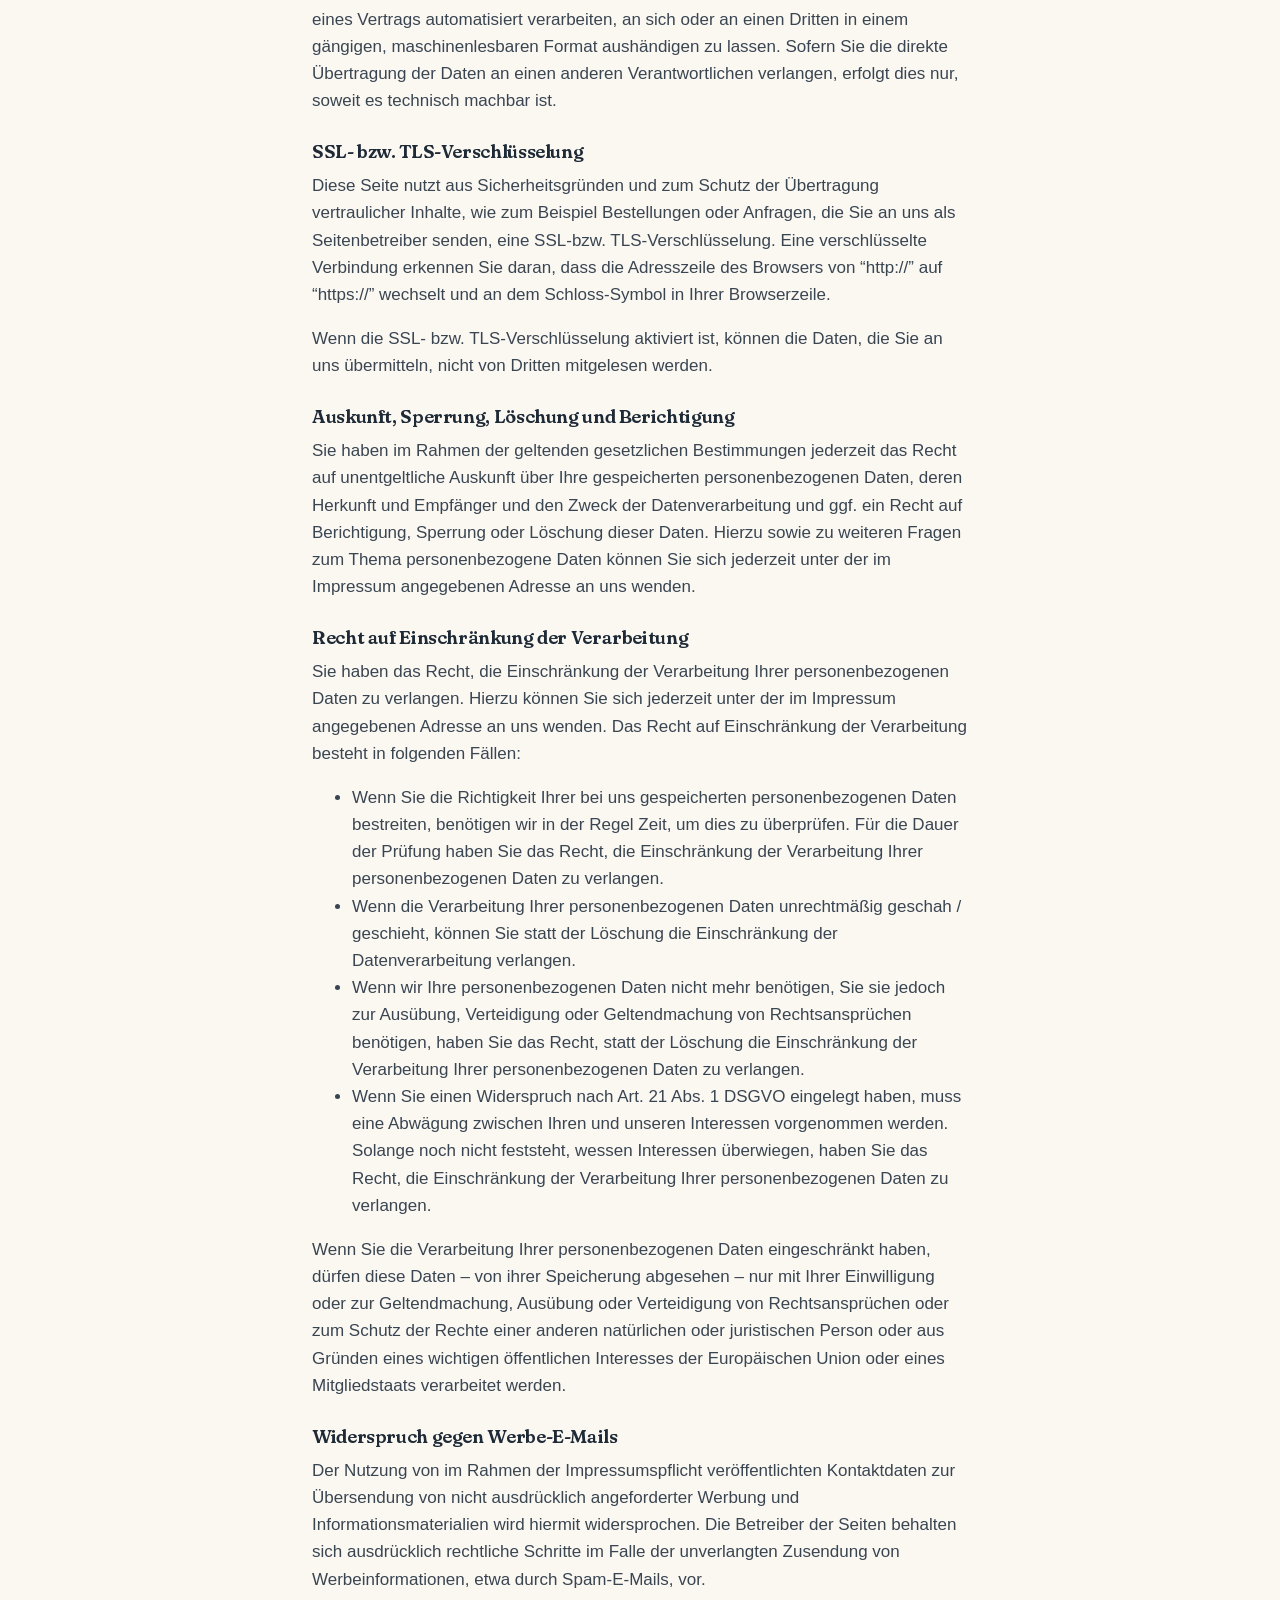
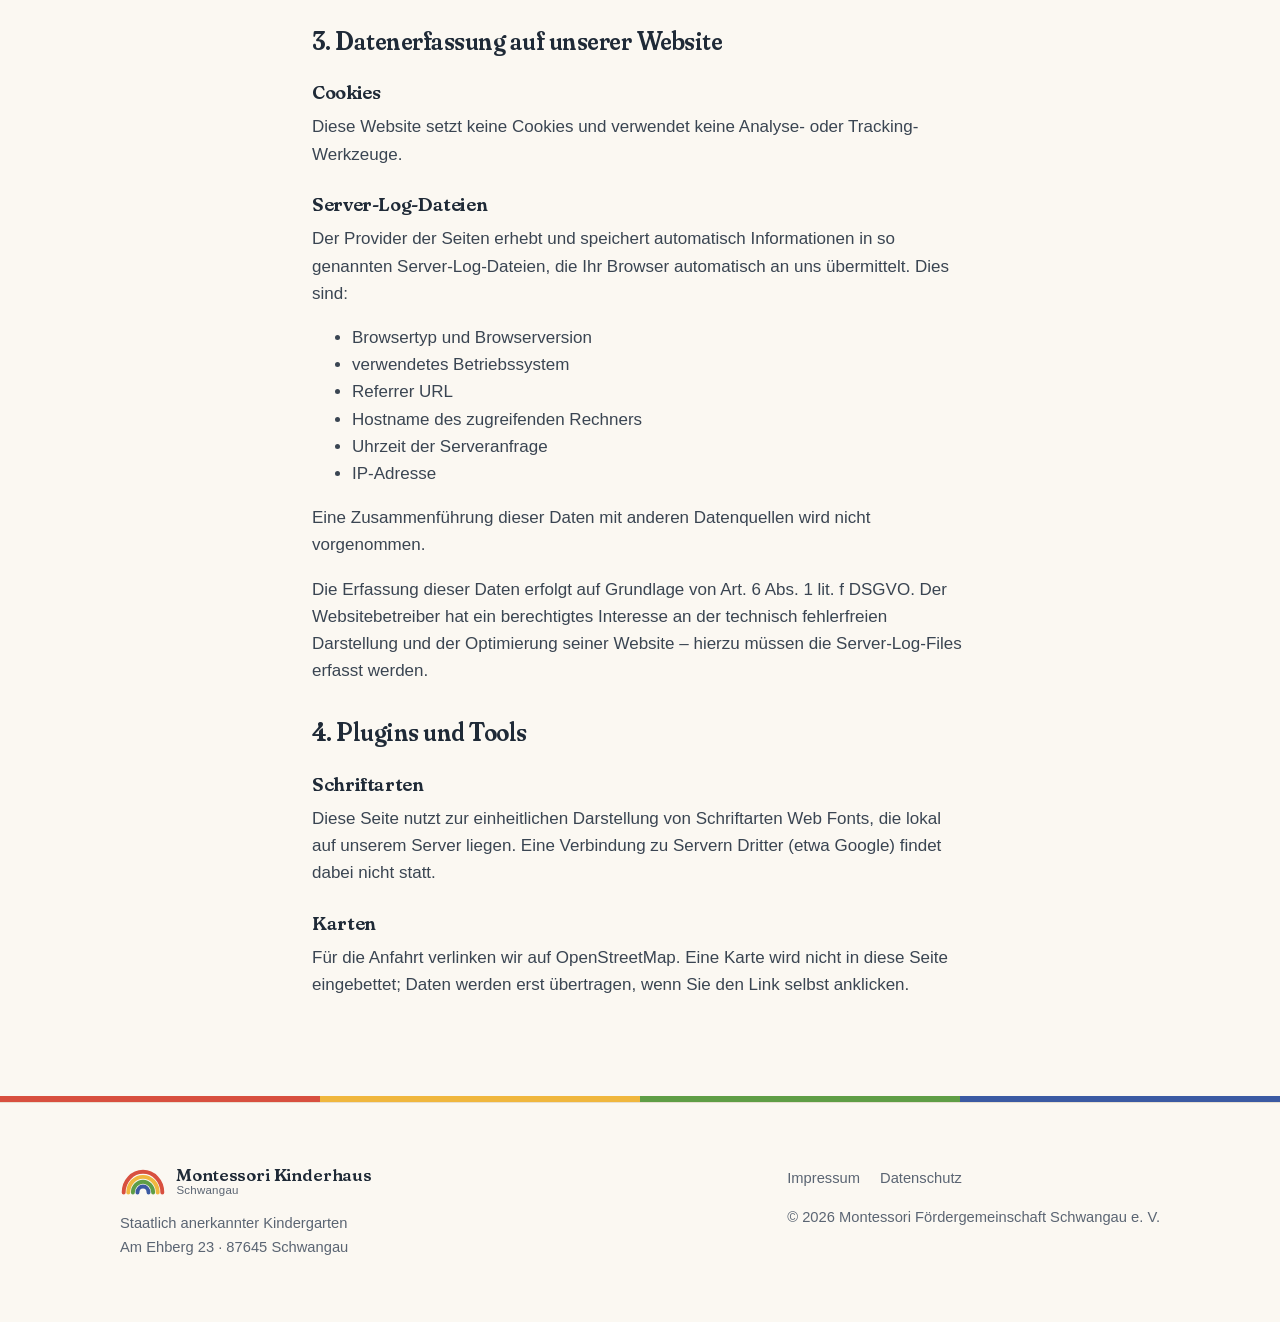
==== commit 9369daf4: "Menü: fester Abstand zum Button, Hamburger unter 1240px Mit acht Menüpunkten lief Kontakt in den But" ====
--- a/docs/datenschutz.html
+++ b/docs/datenschutz.html
@@ -9,7 +9,7 @@
 <link rel="icon" href="assets/favicon.svg" type="image/svg+xml">
 <meta name="robots" content="noindex">
 <link rel="preload" href="assets/fonts/fraunces.woff2" as="font" type="font/woff2" crossorigin>
-<link rel="stylesheet" href="assets/style.css?v=20bbf7f5">
+<link rel="stylesheet" href="assets/style.css?v=8766b831">
 </head>
 <body>
 
--- a/docs/assets/style.css
+++ b/docs/assets/style.css
@@ -81,12 +81,12 @@
   transition: border-color .3s;
 }
 .nav.scrolled { border-color: var(--line); }
-.nav .wrap { display: flex; align-items: center; justify-content: space-between; height: 64px; }
+.nav .wrap { display: flex; align-items: center; justify-content: space-between; gap: 2rem; height: 64px; max-width: calc(var(--wrap) + 160px); }
 .brand { display: flex; align-items: center; gap: .65rem; text-decoration: none; color: var(--ink); }
 .brand svg { width: 46px; height: 28px; flex: none; }
 .brand span { font-family: var(--display); font-weight: 600; font-size: 1.05rem; line-height: 1.05; letter-spacing: -.01em; }
 .brand small { display: block; font-family: var(--text); font-weight: 500; font-size: .72rem; color: var(--muted); letter-spacing: .02em; }
-.nav ul { display: flex; gap: clamp(1rem, 1.6vw, 1.6rem); list-style: none; margin: 0; padding: 0; }
+.nav ul { display: flex; gap: 1.2rem; list-style: none; margin: 0; padding: 0; }
 .nav ul a { color: var(--ink); text-decoration: none; font-size: .9rem; opacity: .82; white-space: nowrap; }
 .nav ul a:hover { opacity: 1; }
 .nav .cta-small {
@@ -96,7 +96,7 @@
 .menu-btn { display: none; background: none; border: 0; padding: 8px; margin-right: -8px; color: var(--ink); cursor: pointer; }
 .menu-btn svg { width: 24px; height: 24px; }
 
-@media (max-width: 1140px) {
+@media (max-width: 1239px) {
   .nav ul, .nav .cta-small { display: none; }
   .menu-btn { display: block; }
   .nav.open ul {
